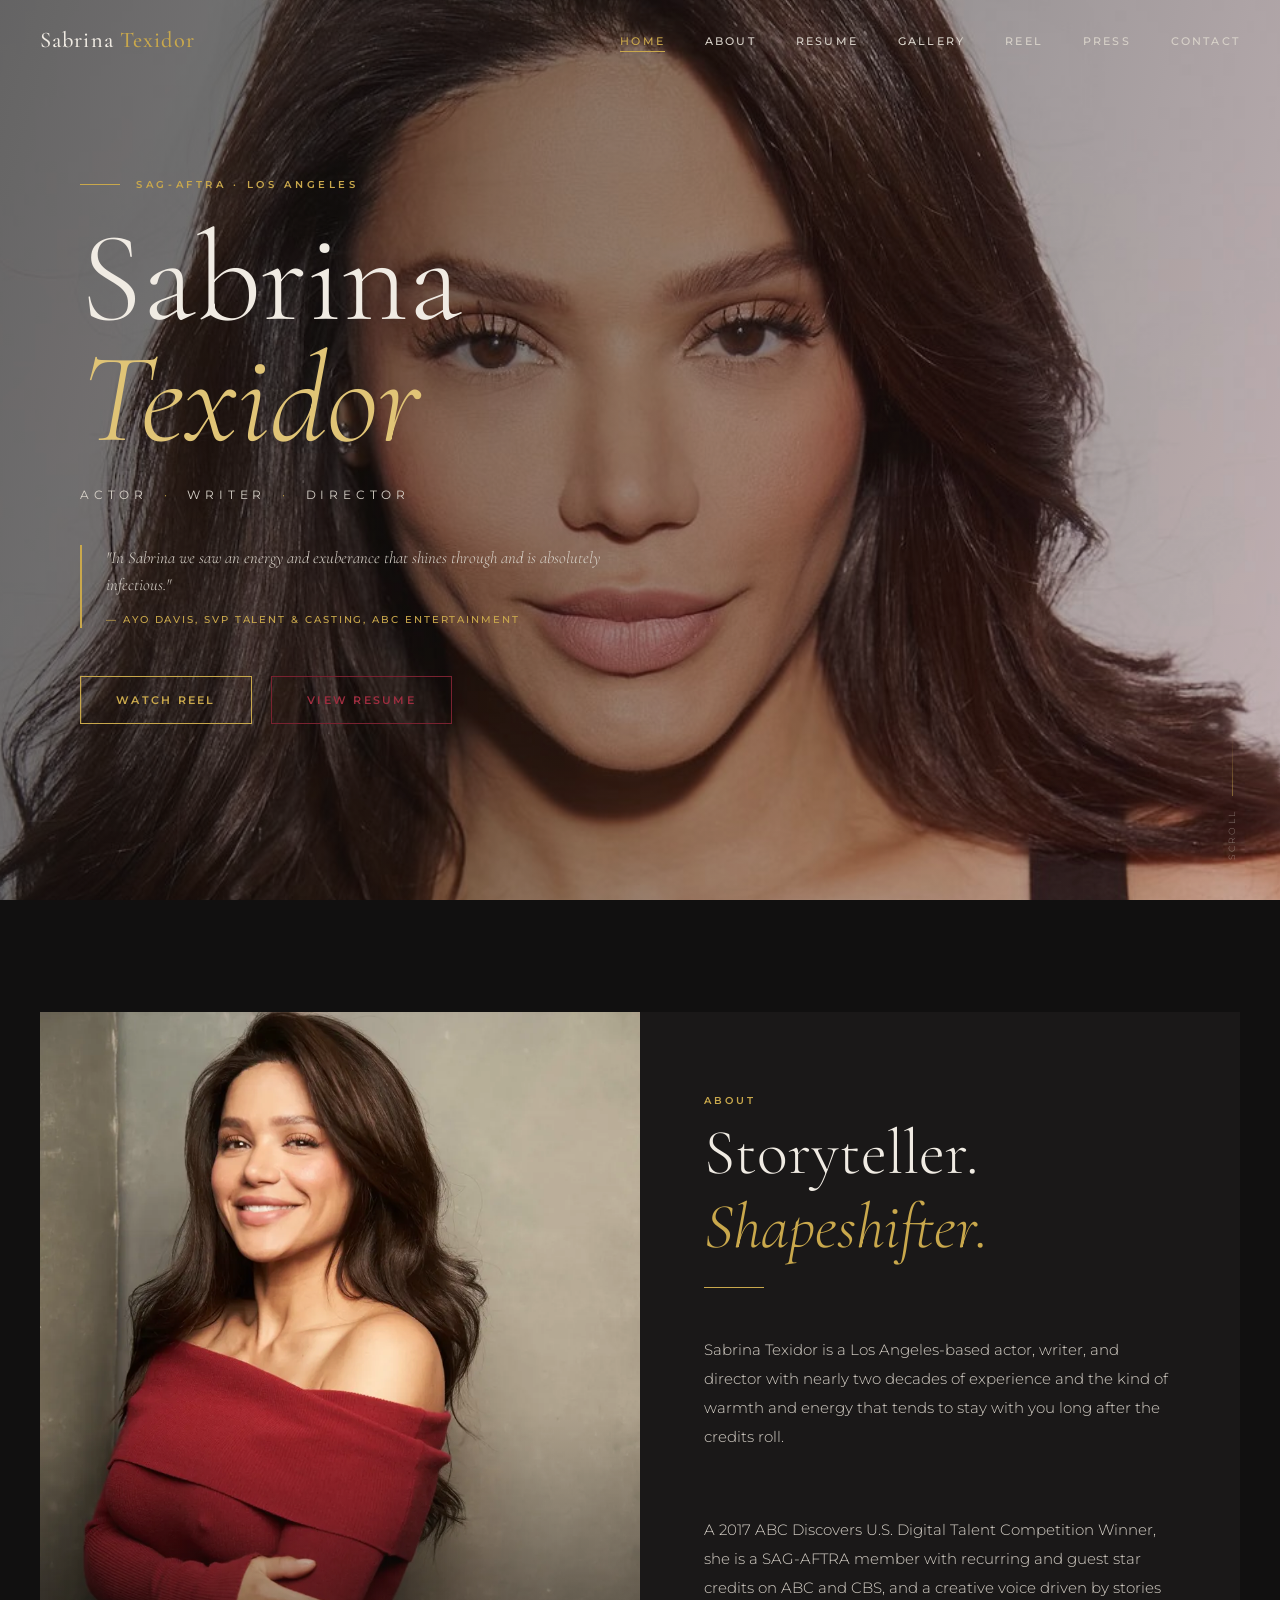
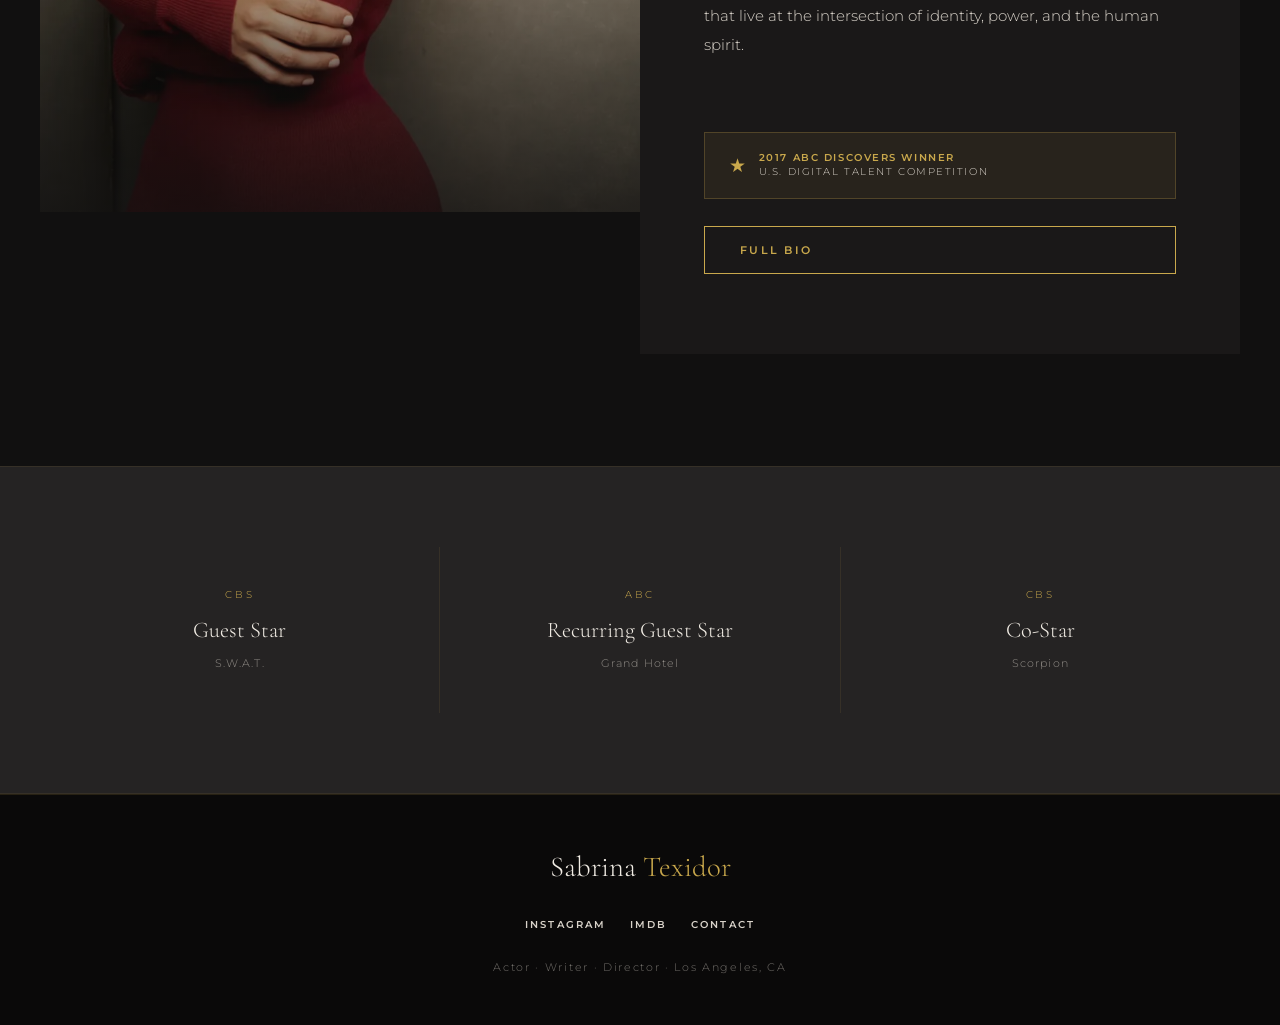
==== index.html @ 79a81b27 "Remove stats bar" ====
<!DOCTYPE html>
<html lang="en">
<head>
  <meta charset="UTF-8" />
  <meta name="viewport" content="width=device-width, initial-scale=1.0" />
  <title>Sabrina Texidor — Actor · Writer · Director</title>
  <meta name="description" content="Sabrina Texidor is a Los Angeles-based actor, writer, and director. SAG-AFTRA member. ABC Discovers Winner. Seen on CBS, ABC, and more." />
  <link rel="stylesheet" href="css/style.css" />
</head>
<body>

  <!-- NAVIGATION -->
  <nav class="nav" id="mainNav">
    <a href="index.html" class="nav__logo">Sabrina <span>Texidor</span></a>
    <ul class="nav__links">
      <li><a href="index.html">Home</a></li>
      <li><a href="about.html">About</a></li>
      <li><a href="resume.html">Resume</a></li>
      <li><a href="gallery.html">Gallery</a></li>
      <li><a href="reel.html">Reel</a></li>
      <li><a href="press.html">Press</a></li>
      <li><a href="contact.html">Contact</a></li>
    </ul>
    <button class="nav__toggle" aria-label="Toggle menu">
      <span></span><span></span><span></span>
    </button>
  </nav>

  <!-- MOBILE NAV -->
  <div class="nav__mobile">
    <a href="index.html">Home</a>
    <a href="about.html">About</a>
    <a href="resume.html">Resume</a>
    <a href="gallery.html">Gallery</a>
    <a href="reel.html">Reel</a>
    <a href="press.html">Press</a>
    <a href="contact.html">Contact</a>
  </div>

  <!-- HERO -->
  <section class="hero">
    <div class="hero__bg">
      <img src="images/headshots/hero.jpg" alt="Sabrina Texidor" class="hero__bg-img" />
    </div>
    <div class="hero__overlay"></div>
    <div class="hero__content">
      <div class="hero__eyebrow reveal">
        <div class="hero__eyebrow-line"></div>
        <span class="hero__eyebrow-text">SAG-AFTRA · Los Angeles</span>
      </div>
      <h1 class="hero__name reveal reveal-delay-1">
        Sabrina<br><em>Texidor</em>
      </h1>
      <p class="hero__tagline reveal reveal-delay-2">
        Actor <span>·</span> Writer <span>·</span> Director
      </p>
      <blockquote class="hero__quote reveal reveal-delay-3">
        <p>"In Sabrina we saw an energy and exuberance that shines through and is absolutely infectious."</p>
        <cite>— Ayo Davis, SVP Talent &amp; Casting, ABC Entertainment</cite>
      </blockquote>
      <div class="hero__cta reveal reveal-delay-4">
        <a href="reel.html" class="btn"><span>Watch Reel</span></a>
        <a href="resume.html" class="btn btn--wine"><span>View Resume</span></a>
      </div>
    </div>
    <div class="hero__scroll">
      <div class="hero__scroll-line"></div>
      <span>Scroll</span>
    </div>
  </section>

  <!-- FEATURED -->
  <section class="featured">
    <div class="featured__grid">
      <div class="featured__image reveal">
        <img src="images/headshots/home-featured.jpg" alt="Sabrina Texidor" style="width:100%;height:100%;object-fit:cover;object-position:top;" />
        <div class="featured__image-overlay"></div>
      </div>
      <div class="featured__text">
        <span class="section-label reveal">About</span>
        <h2 class="section-title reveal reveal-delay-1">Storyteller.<br><em>Shapeshifter.</em></h2>
        <div class="divider reveal reveal-delay-2"></div>
        <p class="reveal reveal-delay-2">
          Sabrina Texidor is a Los Angeles-based actor, writer, and director with nearly two decades of experience and the kind of warmth and energy that tends to stay with you long after the credits roll.
        </p>
        <p class="reveal reveal-delay-3">
          A 2017 ABC Discovers U.S. Digital Talent Competition Winner, she is a SAG-AFTRA member with recurring and guest star credits on ABC and CBS, and a creative voice driven by stories that live at the intersection of identity, power, and the human spirit.
        </p>
        <div class="award-badge reveal reveal-delay-3">
          <span class="award-badge__star">★</span>
          <div class="award-badge__text">
            <strong>2017 ABC Discovers Winner</strong>
            U.S. Digital Talent Competition
          </div>
        </div>
        <br>
        <a href="about.html" class="btn reveal reveal-delay-4"><span>Full Bio</span></a>
      </div>
    </div>
  </section>

  <!-- CREDITS STRIP -->
  <section class="credits-strip">
    <div class="credits-strip__inner">
      <div class="credit-item reveal">
        <div class="credit-item__network">CBS</div>
        <div class="credit-item__role">Guest Star</div>
        <div class="credit-item__show">S.W.A.T.</div>
      </div>
      <div class="credit-item reveal reveal-delay-1">
        <div class="credit-item__network">ABC</div>
        <div class="credit-item__role">Recurring Guest Star</div>
        <div class="credit-item__show">Grand Hotel</div>
      </div>
      <div class="credit-item reveal reveal-delay-2">
        <div class="credit-item__network">CBS</div>
        <div class="credit-item__role">Co-Star</div>
        <div class="credit-item__show">Scorpion</div>
      </div>
    </div>
  </section>

  <!-- FOOTER -->
  <footer>
    <div class="footer-logo">Sabrina <span>Texidor</span></div>
    <div class="footer-social">
      <a href="https://www.instagram.com/sabrinatexidor" target="_blank" rel="noopener">Instagram</a>
      <a href="https://www.imdb.com/name/nm5938109/" target="_blank" rel="noopener">IMDb</a>
      <a href="contact.html">Contact</a>
    </div>
    <p>Actor · Writer · Director · Los Angeles, CA</p>
  </footer>

  <div class="cursor-glow" id="cursorGlow"></div>
  <script src="js/main.js"></script>
</body>
</html>
---- css/style.css ----
/* ============================================
   SABRINA TEXIDOR — MAIN STYLESHEET
   ============================================ */

@import url('https://fonts.googleapis.com/css2?family=Cormorant+Garamond:ital,wght@0,300;0,400;0,500;0,600;0,700;1,300;1,400;1,500;1,600&family=Montserrat:wght@300;400;500;600;700&display=swap');

/* ── CSS VARIABLES ── */
:root {
  --charcoal: #111010;
  --charcoal-mid: #1a1818;
  --charcoal-light: #252323;
  --cream: #f0ebe3;
  --cream-dim: #d8d2c9;
  --gold: #c9a84c;
  --gold-light: #e0c476;
  --gold-dim: #8a6e2a;
  --wine: #7a2230;
  --wine-light: #9e2d3f;
  --white: #ffffff;

  --font-serif: 'Cormorant Garamond', Georgia, serif;
  --font-sans: 'Montserrat', sans-serif;

  --nav-height: 80px;
  --transition: 0.35s cubic-bezier(0.4, 0, 0.2, 1);
  --transition-slow: 0.6s cubic-bezier(0.4, 0, 0.2, 1);
}

/* ── RESET & BASE ── */
*, *::before, *::after { box-sizing: border-box; margin: 0; padding: 0; }

html { scroll-behavior: smooth; font-size: 16px; }

body {
  background: var(--charcoal);
  color: var(--cream);
  font-family: var(--font-sans);
  font-weight: 300;
  line-height: 1.7;
  overflow-x: hidden;
}

img { display: block; width: 100%; height: 100%; object-fit: cover; }
a { color: inherit; text-decoration: none; }
ul { list-style: none; }

/* ── TYPOGRAPHY ── */
h1, h2, h3, h4 { font-family: var(--font-serif); font-weight: 400; line-height: 1.15; }

.section-label {
  font-family: var(--font-sans);
  font-size: 0.65rem;
  font-weight: 600;
  letter-spacing: 0.3em;
  text-transform: uppercase;
  color: var(--gold);
}

.section-title {
  font-family: var(--font-serif);
  font-size: clamp(2.5rem, 5vw, 4rem);
  font-weight: 300;
  color: var(--cream);
  margin-top: 0.4rem;
}

.section-title em {
  font-style: italic;
  color: var(--gold);
}

/* ── UTILITY ── */
.container {
  max-width: 1200px;
  margin: 0 auto;
  padding: 0 2rem;
}

.divider {
  width: 60px;
  height: 1px;
  background: var(--gold);
  margin: 1.5rem 0;
}

.divider--center { margin: 1.5rem auto; }

/* ── BUTTONS ── */
.btn {
  display: inline-flex;
  align-items: center;
  gap: 0.6rem;
  padding: 0.85rem 2.2rem;
  font-family: var(--font-sans);
  font-size: 0.7rem;
  font-weight: 600;
  letter-spacing: 0.2em;
  text-transform: uppercase;
  border: 1px solid var(--gold);
  color: var(--gold);
  background: transparent;
  cursor: pointer;
  transition: var(--transition);
  position: relative;
  overflow: hidden;
}

.btn::before {
  content: '';
  position: absolute;
  inset: 0;
  background: var(--gold);
  transform: translateX(-100%);
  transition: var(--transition);
  z-index: 0;
}

.btn:hover::before { transform: translateX(0); }
.btn:hover { color: var(--charcoal); }
.btn span, .btn svg { position: relative; z-index: 1; }

.btn--wine {
  border-color: var(--wine);
  color: var(--wine-light);
}
.btn--wine::before { background: var(--wine); }
.btn--wine:hover { color: var(--cream); }

/* ── NAVIGATION ── */
.nav {
  position: fixed;
  top: 0;
  left: 0;
  right: 0;
  z-index: 1000;
  height: var(--nav-height);
  display: flex;
  align-items: center;
  padding: 0 2.5rem;
  transition: var(--transition-slow);
}

.nav.scrolled {
  background: rgba(17, 16, 16, 0.95);
  backdrop-filter: blur(12px);
  border-bottom: 1px solid rgba(201, 168, 76, 0.15);
}

.nav__logo {
  font-family: var(--font-serif);
  font-size: 1.4rem;
  font-weight: 500;
  letter-spacing: 0.05em;
  color: var(--cream);
  flex-shrink: 0;
}

.nav__logo span { color: var(--gold); }

.nav__links {
  display: flex;
  align-items: center;
  gap: 2.5rem;
  margin-left: auto;
}

.nav__links a {
  font-size: 0.68rem;
  font-weight: 500;
  letter-spacing: 0.2em;
  text-transform: uppercase;
  color: var(--cream-dim);
  transition: var(--transition);
  position: relative;
}

.nav__links a::after {
  content: '';
  position: absolute;
  bottom: -4px;
  left: 0;
  right: 0;
  height: 1px;
  background: var(--gold);
  transform: scaleX(0);
  transform-origin: left;
  transition: var(--transition);
}

.nav__links a:hover,
.nav__links a.active { color: var(--gold); }
.nav__links a:hover::after,
.nav__links a.active::after { transform: scaleX(1); }

/* Hamburger */
.nav__toggle {
  display: none;
  flex-direction: column;
  gap: 5px;
  cursor: pointer;
  margin-left: auto;
  padding: 4px;
  background: none;
  border: none;
}

.nav__toggle span {
  display: block;
  width: 26px;
  height: 1.5px;
  background: var(--cream);
  transition: var(--transition);
  transform-origin: center;
}

.nav__toggle.open span:nth-child(1) { transform: translateY(6.5px) rotate(45deg); }
.nav__toggle.open span:nth-child(2) { opacity: 0; transform: scaleX(0); }
.nav__toggle.open span:nth-child(3) { transform: translateY(-6.5px) rotate(-45deg); }

/* Mobile nav */
.nav__mobile {
  display: none;
  position: fixed;
  inset: 0;
  z-index: 999;
  background: var(--charcoal);
  flex-direction: column;
  align-items: center;
  justify-content: center;
  gap: 2.5rem;
  opacity: 0;
  pointer-events: none;
  transition: var(--transition-slow);
}

.nav__mobile.open {
  opacity: 1;
  pointer-events: all;
}

.nav__mobile a {
  font-family: var(--font-serif);
  font-size: 2.5rem;
  font-weight: 300;
  color: var(--cream);
  letter-spacing: 0.05em;
  transition: var(--transition);
}

.nav__mobile a:hover { color: var(--gold); }

/* ── PAGE HERO (shared) ── */
.page-hero {
  height: 40vh;
  min-height: 280px;
  display: flex;
  align-items: flex-end;
  padding: 3rem 2rem;
  position: relative;
  overflow: hidden;
  background: var(--charcoal-mid);
  padding-top: var(--nav-height);
}

.page-hero::after {
  content: '';
  position: absolute;
  inset: 0;
  background: linear-gradient(to bottom, transparent 40%, var(--charcoal) 100%);
}

.page-hero__content {
  position: relative;
  z-index: 1;
  max-width: 1200px;
  margin: 0 auto;
  width: 100%;
}

.page-hero__title {
  font-family: var(--font-serif);
  font-size: clamp(3rem, 7vw, 5.5rem);
  font-weight: 300;
  color: var(--cream);
  line-height: 1;
}

/* ── SCROLL ANIMATION ── */
.reveal {
  opacity: 1;
  transform:  translateY(0);
  transition: opacity 0.7s ease, transform 0.7s ease;
}

.reveal.visible {
  opacity: 1;
  transform: translateY(0);
}

.reveal-delay-1 { transition-delay: 0.1s; }
.reveal-delay-2 { transition-delay: 0.2s; }
.reveal-delay-3 { transition-delay: 0.3s; }
.reveal-delay-4 { transition-delay: 0.4s; }

/* ── FOOTER ── */
footer {
  background: #0a0909;
  border-top: 1px solid rgba(201, 168, 76, 0.15);
  padding: 3rem 2rem;
  text-align: center;
}

footer .footer-logo {
  font-family: var(--font-serif);
  font-size: 1.8rem;
  color: var(--cream);
  margin-bottom: 1rem;
}

footer .footer-logo span { color: var(--gold); }

footer p {
  font-size: 0.7rem;
  letter-spacing: 0.15em;
  color: var(--cream-dim);
  opacity: 0.5;
}

.footer-social {
  display: flex;
  gap: 1.5rem;
  justify-content: center;
  margin: 1.5rem 0;
}

.footer-social a {
  font-size: 0.65rem;
  font-weight: 600;
  letter-spacing: 0.2em;
  text-transform: uppercase;
  color: var(--cream-dim);
  transition: var(--transition);
}

.footer-social a:hover { color: var(--gold); }

/* ── PLACEHOLDER IMAGES ── */
.img-placeholder {
  background: var(--charcoal-light);
  border: 1px solid rgba(201, 168, 76, 0.1);
  display: flex;
  flex-direction: column;
  align-items: center;
  justify-content: center;
  gap: 0.5rem;
  color: rgba(201, 168, 76, 0.3);
  font-size: 0.6rem;
  letter-spacing: 0.2em;
  text-transform: uppercase;
  font-family: var(--font-sans);
}

.img-placeholder svg {
  width: 28px;
  height: 28px;
  opacity: 0.3;
  stroke: var(--gold);
  fill: none;
}

/* ============================================
   HOME PAGE
   ============================================ */
.hero {
  height: 100vh;
  min-height: 700px;
  position: relative;
  display: flex;
  align-items: center;
  overflow: hidden;
}

.hero__bg {
  position: absolute;
  inset: 0;
  z-index: 0;
}

.hero__bg-img {
  width: 100%;
  height: 100%;
  object-fit: cover;
  object-position: center 15%;
  opacity: 0.85;
}

.hero__overlay {
  position: absolute;
  inset: 0;
  background: linear-gradient(
    105deg,
    rgba(17,16,16,0.55) 0%,
    rgba(17,16,16,0.35) 50%,
    rgba(122,34,48,0.15) 100%
  );
}

.hero__content {
  position: relative;
  z-index: 2;
  max-width: 1200px;
  margin: 0 auto;
  padding: 0 2.5rem;
  width: 100%;
}

.hero__eyebrow {
  display: flex;
  align-items: center;
  gap: 1rem;
  margin-bottom: 1.5rem;
}

.hero__eyebrow-line {
  width: 40px;
  height: 1px;
  background: var(--gold);
}

.hero__eyebrow-text {
  font-size: 0.65rem;
  font-weight: 600;
  letter-spacing: 0.35em;
  text-transform: uppercase;
  color: var(--gold);
}

.hero__name {
  font-family: var(--font-serif);
  font-size: clamp(3.5rem, 10vw, 8.5rem);
  font-weight: 300;
  line-height: 0.95;
  color: var(--cream);
  margin-bottom: 1.5rem;
}

.hero__name em {
  font-style: italic;
  color: var(--gold-light);
}

.hero__tagline {
  font-size: 0.75rem;
  font-weight: 400;
  letter-spacing: 0.4em;
  text-transform: uppercase;
  color: var(--cream-dim);
  margin-bottom: 2.5rem;
}

.hero__tagline span {
  color: var(--gold);
  margin: 0 0.5rem;
}

.hero__quote {
  max-width: 520px;
  border-left: 2px solid var(--gold);
  padding-left: 1.5rem;
  margin-bottom: 3rem;
}

.hero__quote p {
  font-family: var(--font-serif);
  font-size: 1.05rem;
  font-style: italic;
  color: var(--cream-dim);
  line-height: 1.6;
}

.hero__quote cite {
  display: block;
  font-family: var(--font-sans);
  font-size: 0.6rem;
  font-weight: 500;
  letter-spacing: 0.2em;
  text-transform: uppercase;
  color: var(--gold);
  margin-top: 0.8rem;
  font-style: normal;
}

.hero__cta {
  display: flex;
  gap: 1.2rem;
  flex-wrap: wrap;
}

.hero__scroll {
  position: absolute;
  bottom: 2.5rem;
  right: 2.5rem;
  z-index: 2;
  display: flex;
  flex-direction: column;
  align-items: center;
  gap: 0.8rem;
  color: var(--cream-dim);
  opacity: 0.5;
}

.hero__scroll span {
  font-size: 0.55rem;
  letter-spacing: 0.3em;
  text-transform: uppercase;
  writing-mode: vertical-rl;
  transform: rotate(180deg);
}

.hero__scroll-line {
  width: 1px;
  height: 60px;
  background: linear-gradient(to bottom, transparent, var(--gold));
  animation: scrollPulse 2s ease-in-out infinite;
}

@keyframes scrollPulse {
  0%, 100% { opacity: 0.3; transform: scaleY(0.8); }
  50% { opacity: 1; transform: scaleY(1); }
}

/* Featured section */
.featured {
  padding: 7rem 2rem;
  background: var(--charcoal);
}

.featured__grid {
  display: grid;
  grid-template-columns: 1fr 1fr;
  gap: 0;
  max-width: 1200px;
  margin: 0 auto;
}

.featured__image {
  position: relative;
  aspect-ratio: 3/4;
  overflow: hidden;
}

.featured__image img,
.featured__image .img-placeholder {
  width: 100%;
  height: 100%;
  transition: transform 0.8s cubic-bezier(0.4, 0, 0.2, 1);
}

.featured__image:hover img,
.featured__image:hover .img-placeholder { transform: scale(1.04); }

.featured__image-overlay {
  position: absolute;
  inset: 0;
  background: linear-gradient(to top, rgba(17,16,16,0.8) 0%, transparent 50%);
}

.featured__text {
  padding: 5rem 4rem;
  display: flex;
  flex-direction: column;
  justify-content: center;
  background: var(--charcoal-mid);
}

.featured__text p {
  font-size: 0.95rem;
  line-height: 1.9;
  color: var(--cream-dim);
  margin: 1.5rem 0 2.5rem;
}

/* Award badge */
.award-badge {
  display: inline-flex;
  align-items: center;
  gap: 0.8rem;
  padding: 1rem 1.5rem;
  background: rgba(201, 168, 76, 0.08);
  border: 1px solid rgba(201, 168, 76, 0.25);
  margin-top: 2rem;
}

.award-badge__star {
  color: var(--gold);
  font-size: 1.2rem;
}

.award-badge__text {
  font-size: 0.65rem;
  letter-spacing: 0.15em;
  text-transform: uppercase;
  color: var(--cream-dim);
  line-height: 1.4;
}

.award-badge__text strong {
  display: block;
  color: var(--gold);
  font-weight: 600;
}

/* Credits strip */
.credits-strip {
  padding: 5rem 2rem;
  background: var(--charcoal-light);
  border-top: 1px solid rgba(201, 168, 76, 0.1);
  border-bottom: 1px solid rgba(201, 168, 76, 0.1);
}

.credits-strip__inner {
  max-width: 1200px;
  margin: 0 auto;
  display: grid;
  grid-template-columns: repeat(3, 1fr);
  gap: 1px;
  background: rgba(201, 168, 76, 0.1);
}

.credit-item {
  padding: 2.5rem 2rem;
  background: var(--charcoal-light);
  text-align: center;
  transition: var(--transition);
}

.credit-item:hover { background: rgba(201, 168, 76, 0.05); }

.credit-item__network {
  font-size: 0.6rem;
  letter-spacing: 0.3em;
  text-transform: uppercase;
  color: var(--gold);
  margin-bottom: 0.5rem;
}

.credit-item__role {
  font-family: var(--font-serif);
  font-size: 1.4rem;
  color: var(--cream);
}

.credit-item__show {
  font-size: 0.7rem;
  letter-spacing: 0.1em;
  color: var(--cream-dim);
  opacity: 0.6;
  margin-top: 0.3rem;
}

/* ============================================
   ABOUT PAGE
   ============================================ */
.about-intro {
  padding: 7rem 2rem;
  background: var(--charcoal);
}

.about-intro__grid {
  display: grid;
  grid-template-columns: 1fr 1.5fr;
  gap: 6rem;
  align-items: start;
  max-width: 1200px;
  margin: 0 auto;
}

.about-intro__image {
  position: sticky;
  top: 6rem;
}

.about-photo {
  aspect-ratio: 3/4;
  overflow: hidden;
  position: relative;
}

.about-photo::before {
  content: '';
  position: absolute;
  top: -12px;
  left: -12px;
  right: 12px;
  bottom: 12px;
  border: 1px solid rgba(201, 168, 76, 0.2);
  pointer-events: none;
  z-index: 0;
}

.about-photo img,
.about-photo .img-placeholder {
  width: 100%;
  height: 100%;
  position: relative;
  z-index: 1;
}

.about-intro__text p {
  font-size: 1rem;
  line-height: 2;
  color: var(--cream-dim);
  margin-bottom: 1.5rem;
}

.about-intro__text p:first-of-type {
  font-family: var(--font-serif);
  font-size: 1.35rem;
  color: var(--cream);
  line-height: 1.75;
}

.pull-quote {
  border-left: 3px solid var(--gold);
  padding: 1.5rem 2rem;
  margin: 3rem 0;
  background: rgba(201, 168, 76, 0.04);
}

.pull-quote p {
  font-family: var(--font-serif);
  font-size: 1.5rem !important;
  font-style: italic;
  color: var(--cream) !important;
  line-height: 1.5 !important;
  margin: 0 !important;
}

.pull-quote cite {
  display: block;
  font-family: var(--font-sans);
  font-size: 0.6rem;
  font-weight: 500;
  letter-spacing: 0.25em;
  text-transform: uppercase;
  color: var(--gold);
  margin-top: 1rem;
}

/* Fun facts */
.fun-facts {
  padding: 6rem 2rem;
  background: var(--charcoal-mid);
}

.fun-facts__grid {
  display: grid;
  grid-template-columns: repeat(4, 1fr);
  gap: 2px;
  background: rgba(201, 168, 76, 0.1);
  max-width: 1200px;
  margin: 4rem auto 0;
}

.fact-card {
  background: var(--charcoal-mid);
  padding: 2.5rem 2rem;
  transition: var(--transition);
}

.fact-card:hover { background: rgba(201, 168, 76, 0.06); }

.fact-card__icon {
  font-size: 1.8rem;
  margin-bottom: 1rem;
}

.fact-card__title {
  font-family: var(--font-serif);
  font-size: 1.1rem;
  color: var(--gold);
  margin-bottom: 0.5rem;
}

.fact-card__text {
  font-size: 0.8rem;
  color: var(--cream-dim);
  line-height: 1.6;
  opacity: 0.8;
}

/* Skills bar */
.skills-section {
  padding: 6rem 2rem;
  background: var(--charcoal);
  max-width: 1200px;
  margin: 0 auto;
}

.skills-grid {
  display: grid;
  grid-template-columns: repeat(3, 1fr);
  gap: 3rem;
  margin-top: 3rem;
}

.skill-group__title {
  font-size: 0.65rem;
  font-weight: 600;
  letter-spacing: 0.3em;
  text-transform: uppercase;
  color: var(--gold);
  margin-bottom: 1rem;
  padding-bottom: 0.8rem;
  border-bottom: 1px solid rgba(201, 168, 76, 0.2);
}

.skill-group__list li {
  font-size: 0.85rem;
  color: var(--cream-dim);
  padding: 0.4rem 0;
  border-bottom: 1px solid rgba(255,255,255,0.04);
  display: flex;
  align-items: center;
  gap: 0.6rem;
}

.skill-group__list li::before {
  content: '';
  width: 4px;
  height: 4px;
  background: var(--gold);
  border-radius: 50%;
  flex-shrink: 0;
}

/* ============================================
   RESUME PAGE
   ============================================ */
.resume-wrapper {
  max-width: 1200px;
  margin: 0 auto;
  padding: 5rem 2rem 8rem;
}

.resume-header {
  display: flex;
  justify-content: space-between;
  align-items: flex-start;
  margin-bottom: 4rem;
  flex-wrap: wrap;
  gap: 2rem;
}

.resume-meta {
  display: flex;
  flex-direction: column;
  gap: 0.4rem;
}

.resume-meta__item {
  font-size: 0.7rem;
  letter-spacing: 0.1em;
  color: var(--cream-dim);
}

.resume-meta__item span {
  color: var(--gold);
  margin-right: 0.5rem;
}

.resume-section {
  margin-bottom: 4rem;
}

.resume-section__header {
  display: flex;
  align-items: center;
  gap: 1.5rem;
  margin-bottom: 1.5rem;
  padding-bottom: 0.8rem;
  border-bottom: 1px solid rgba(201, 168, 76, 0.2);
}

.resume-section__title {
  font-family: var(--font-serif);
  font-size: 1.6rem;
  font-weight: 400;
  color: var(--cream);
}

.resume-section__count {
  font-size: 0.6rem;
  letter-spacing: 0.2em;
  color: var(--gold);
  opacity: 0.7;
}

.resume-table {
  width: 100%;
}

.resume-row {
  display: grid;
  grid-template-columns: 2fr 1.5fr 1fr;
  gap: 1.5rem;
  padding: 1rem 0;
  border-bottom: 1px solid rgba(255,255,255,0.04);
  transition: var(--transition);
}

.resume-row:hover { background: rgba(201, 168, 76, 0.03); padding-left: 0.8rem; }

.resume-row__title {
  font-family: var(--font-serif);
  font-size: 1.05rem;
  color: var(--cream);
}

.resume-row__role {
  font-size: 0.78rem;
  color: var(--cream-dim);
  opacity: 0.7;
}

.resume-row__network {
  font-size: 0.65rem;
  font-weight: 600;
  letter-spacing: 0.15em;
  text-transform: uppercase;
  color: var(--gold);
}

/* Training list */
.training-list {
  display: grid;
  grid-template-columns: repeat(2, 1fr);
  gap: 0.5rem;
}

.training-item {
  padding: 1rem 1.2rem;
  background: rgba(255,255,255,0.02);
  border-left: 2px solid transparent;
  transition: var(--transition);
}

.training-item:hover { border-left-color: var(--gold); background: rgba(201, 168, 76, 0.04); }

.training-item__name {
  font-family: var(--font-serif);
  font-size: 0.95rem;
  color: var(--cream);
}

.training-item__detail {
  font-size: 0.7rem;
  color: var(--gold);
  margin-top: 0.2rem;
}

/* Award section */
.award-highlight {
  display: flex;
  align-items: center;
  gap: 2rem;
  padding: 2.5rem;
  background: rgba(201, 168, 76, 0.06);
  border: 1px solid rgba(201, 168, 76, 0.2);
  margin-top: 4rem;
}

.award-star {
  font-size: 3rem;
  flex-shrink: 0;
}

.award-highlight__text h3 {
  font-family: var(--font-serif);
  font-size: 1.5rem;
  color: var(--gold);
}

.award-highlight__text p {
  font-size: 0.8rem;
  color: var(--cream-dim);
  margin-top: 0.3rem;
}

/* ============================================
   GALLERY PAGE
   ============================================ */
.gallery-wrapper {
  padding: 4rem 2rem 8rem;
  max-width: 1400px;
  margin: 0 auto;
}

.gallery-section {
  margin-bottom: 5rem;
}

.gallery-section__header {
  display: flex;
  align-items: baseline;
  gap: 1.5rem;
  margin-bottom: 2rem;
}

.gallery-section__title {
  font-family: var(--font-serif);
  font-size: 2rem;
  color: var(--cream);
}

.gallery-section__count {
  font-size: 0.6rem;
  letter-spacing: 0.2em;
  color: var(--gold);
}

/* Headshots: large grid */
.gallery-headshots {
  display: grid;
  grid-template-columns: repeat(4, 1fr);
  gap: 6px;
}

.gallery-headshots .gallery-item {
  aspect-ratio: 3/4;
}

/* Travel: masonry-like */
.gallery-travel {
  display: grid;
  grid-template-columns: repeat(5, 1fr);
  grid-auto-rows: 200px;
  gap: 6px;
}

.gallery-travel .gallery-item:nth-child(1),
.gallery-travel .gallery-item:nth-child(6) {
  grid-column: span 2;
  grid-row: span 2;
}

/* BTS */
.gallery-bts {
  display: grid;
  grid-template-columns: repeat(4, 1fr);
  gap: 6px;
}

.gallery-bts .gallery-item { aspect-ratio: 1; }

/* Childhood */
.gallery-childhood {
  display: grid;
  grid-template-columns: repeat(4, 1fr);
  gap: 6px;
}

.gallery-childhood .gallery-item { aspect-ratio: 3/4; }

/* Gallery item */
.gallery-item {
  position: relative;
  overflow: hidden;
  cursor: pointer;
}

.gallery-item img,
.gallery-item .img-placeholder {
  width: 100%;
  height: 100%;
  transition: transform 0.6s cubic-bezier(0.4,0,0.2,1);
}

.gallery-item:hover img,
.gallery-item:hover .img-placeholder { transform: scale(1.05); }

.gallery-item__overlay {
  position: absolute;
  inset: 0;
  background: rgba(17,16,16,0);
  display: flex;
  align-items: center;
  justify-content: center;
  transition: var(--transition-slow);
  z-index: 2;
}

.gallery-item:hover .gallery-item__overlay {
  background: rgba(17,16,16,0.4);
}

.gallery-item__overlay svg {
  color: var(--gold);
  opacity: 0;
  transform: scale(0.8);
  transition: var(--transition);
  width: 30px;
  height: 30px;
}

.gallery-item:hover .gallery-item__overlay svg {
  opacity: 1;
  transform: scale(1);
}

.gallery-item__caption {
  position: absolute;
  bottom: 0;
  left: 0;
  right: 0;
  padding: 0.8rem 1rem;
  background: linear-gradient(transparent, rgba(17,16,16,0.85));
  font-size: 0.6rem;
  letter-spacing: 0.15em;
  text-transform: uppercase;
  color: var(--cream-dim);
  z-index: 2;
  transform: translateY(100%);
  transition: var(--transition);
}

.gallery-item:hover .gallery-item__caption { transform: translateY(0); }

/* Lightbox */
.lightbox {
  display: none;
  position: fixed;
  inset: 0;
  z-index: 9999;
  background: rgba(11,10,10,0.97);
  align-items: center;
  justify-content: center;
}

.lightbox.open { display: flex; }

.lightbox__img {
  max-width: 90vw;
  max-height: 90vh;
  object-fit: contain;
}

.lightbox__close {
  position: absolute;
  top: 2rem;
  right: 2rem;
  background: none;
  border: none;
  color: var(--cream);
  font-size: 2rem;
  cursor: pointer;
  line-height: 1;
  opacity: 0.6;
  transition: var(--transition);
}

.lightbox__close:hover { opacity: 1; color: var(--gold); }

/* ============================================
   REEL PAGE
   ============================================ */
.reel-wrapper {
  max-width: 1100px;
  margin: 0 auto;
  padding: 5rem 2rem 8rem;
}

.reel-main {
  margin-bottom: 5rem;
}

.reel-main__label {
  font-size: 0.65rem;
  font-weight: 600;
  letter-spacing: 0.3em;
  text-transform: uppercase;
  color: var(--gold);
  margin-bottom: 1rem;
}

.reel-main__title {
  font-family: var(--font-serif);
  font-size: clamp(2rem, 4vw, 3.5rem);
  color: var(--cream);
  margin-bottom: 2rem;
}

.video-embed {
  position: relative;
  padding-bottom: 56.25%;
  height: 0;
  overflow: hidden;
  border: 1px solid rgba(201, 168, 76, 0.15);
}

.video-embed iframe {
  position: absolute;
  inset: 0;
  width: 100%;
  height: 100%;
}

.reel-clips {
  margin-top: 5rem;
}

.clips-grid {
  display: grid;
  grid-template-columns: repeat(3, 1fr);
  gap: 1.5rem;
  margin-top: 2.5rem;
}

.clip-card {
  background: var(--charcoal-mid);
  border: 1px solid rgba(255,255,255,0.05);
  overflow: hidden;
  transition: var(--transition);
}

.clip-card:hover {
  border-color: rgba(201, 168, 76, 0.2);
  transform: translateY(-3px);
}

.clip-card__thumb {
  aspect-ratio: 16/9;
  background: var(--charcoal-light);
  position: relative;
  overflow: hidden;
  display: flex;
  align-items: center;
  justify-content: center;
}

.clip-card__coming-soon {
  position: absolute;
  inset: 0;
  display: flex;
  flex-direction: column;
  align-items: center;
  justify-content: center;
  gap: 0.8rem;
  background: linear-gradient(135deg, var(--charcoal-light), var(--charcoal));
}

.clip-card__coming-soon-text {
  font-size: 0.6rem;
  letter-spacing: 0.3em;
  text-transform: uppercase;
  color: var(--gold);
  opacity: 0.8;
}

.clip-card__coming-soon-icon {
  width: 40px;
  height: 40px;
  border: 1px solid rgba(201, 168, 76, 0.3);
  border-radius: 50%;
  display: flex;
  align-items: center;
  justify-content: center;
}

.clip-card__coming-soon-icon svg {
  width: 18px;
  height: 18px;
  color: var(--gold);
  opacity: 0.6;
}

.clip-card__body {
  padding: 1.2rem 1.5rem;
}

.clip-card__network {
  font-size: 0.6rem;
  letter-spacing: 0.25em;
  text-transform: uppercase;
  color: var(--gold);
  margin-bottom: 0.3rem;
}

.clip-card__title {
  font-family: var(--font-serif);
  font-size: 1.1rem;
  color: var(--cream);
}

.clip-card__role {
  font-size: 0.7rem;
  color: var(--cream-dim);
  opacity: 0.6;
  margin-top: 0.2rem;
}

/* ============================================
   CONTACT PAGE
   ============================================ */
.contact-wrapper {
  max-width: 1200px;
  margin: 0 auto;
  padding: 5rem 2rem 8rem;
}

.contact-grid {
  display: grid;
  grid-template-columns: 1fr 1.5fr;
  gap: 6rem;
  align-items: start;
}

.contact-info__links {
  display: flex;
  flex-direction: column;
  gap: 1.5rem;
  margin-top: 2.5rem;
}

.contact-link {
  display: flex;
  align-items: center;
  gap: 1.2rem;
  padding: 1.2rem;
  background: rgba(255,255,255,0.02);
  border: 1px solid rgba(255,255,255,0.05);
  transition: var(--transition);
  color: var(--cream-dim);
}

.contact-link:hover {
  border-color: rgba(201, 168, 76, 0.3);
  background: rgba(201, 168, 76, 0.04);
  color: var(--cream);
}

.contact-link__icon {
  width: 36px;
  height: 36px;
  border: 1px solid rgba(201, 168, 76, 0.3);
  display: flex;
  align-items: center;
  justify-content: center;
  flex-shrink: 0;
  color: var(--gold);
  font-size: 0.9rem;
}

.contact-link__label {
  font-size: 0.6rem;
  letter-spacing: 0.2em;
  text-transform: uppercase;
  color: var(--gold);
  display: block;
  margin-bottom: 0.2rem;
}

.contact-link__value {
  font-size: 0.82rem;
  color: inherit;
}

.contact-form {
  background: var(--charcoal-mid);
  padding: 3rem;
  border: 1px solid rgba(255,255,255,0.05);
}

.form-group {
  margin-bottom: 1.5rem;
}

.form-group label {
  display: block;
  font-size: 0.62rem;
  font-weight: 600;
  letter-spacing: 0.2em;
  text-transform: uppercase;
  color: var(--gold);
  margin-bottom: 0.6rem;
}

.form-group input,
.form-group select,
.form-group textarea {
  width: 100%;
  background: rgba(255,255,255,0.03);
  border: 1px solid rgba(255,255,255,0.1);
  border-radius: 0;
  color: var(--cream);
  font-family: var(--font-sans);
  font-size: 0.85rem;
  padding: 0.85rem 1rem;
  transition: var(--transition);
  outline: none;
  appearance: none;
}

.form-group input:focus,
.form-group select:focus,
.form-group textarea:focus {
  border-color: rgba(201, 168, 76, 0.5);
  background: rgba(201, 168, 76, 0.03);
}

.form-group textarea {
  min-height: 140px;
  resize: vertical;
}

.form-group input::placeholder,
.form-group textarea::placeholder {
  color: rgba(216, 210, 201, 0.25);
}

.form-row {
  display: grid;
  grid-template-columns: 1fr 1fr;
  gap: 1rem;
}

.form-success {
  display: none;
  text-align: center;
  padding: 2rem;
}

.form-success.show { display: block; }

.form-success h3 {
  font-family: var(--font-serif);
  font-size: 2rem;
  color: var(--gold);
  margin-bottom: 0.5rem;
}

.form-success p {
  font-size: 0.85rem;
  color: var(--cream-dim);
}

/* ============================================
   RESPONSIVE
   ============================================ */
@media (max-width: 1024px) {
  .featured__grid { grid-template-columns: 1fr; }
  .featured__text { padding: 3rem 2.5rem; }
  .about-intro__grid { grid-template-columns: 1fr; }
  .about-intro__image { position: relative; top: 0; max-width: 400px; }
  .fun-facts__grid { grid-template-columns: repeat(2, 1fr); }
  .skills-grid { grid-template-columns: repeat(2, 1fr); }
  .gallery-headshots { grid-template-columns: repeat(3, 1fr); }
  .gallery-travel { grid-template-columns: repeat(3, 1fr); }
  .clips-grid { grid-template-columns: repeat(2, 1fr); }
  .contact-grid { grid-template-columns: 1fr; gap: 3rem; }
  .training-list { grid-template-columns: 1fr; }
}

@media (max-width: 768px) {
  .nav__links { display: none; }
  .nav__toggle { display: flex; }
  .nav__mobile { display: flex; }

  :root { --nav-height: 65px; }

  .hero__name { font-size: clamp(3rem, 12vw, 5rem); }
  .credits-strip__inner { grid-template-columns: 1fr; }
  .fun-facts__grid { grid-template-columns: 1fr; }
  .skills-grid { grid-template-columns: 1fr; }
  .gallery-headshots { grid-template-columns: repeat(2, 1fr); }
  .gallery-travel { grid-template-columns: repeat(2, 1fr); }
  .gallery-bts { grid-template-columns: repeat(2, 1fr); }
  .gallery-childhood { grid-template-columns: repeat(2, 1fr); }
  .clips-grid { grid-template-columns: 1fr; }
  .resume-row { grid-template-columns: 1fr; gap: 0.3rem; }
  .form-row { grid-template-columns: 1fr; }
  .contact-form { padding: 2rem 1.5rem; }
}

@media (max-width: 480px) {
  .hero__tagline { letter-spacing: 0.2em; font-size: 0.65rem; }
  .hero__cta { flex-direction: column; }
  .btn { width: 100%; justify-content: center; }
  .gallery-travel .gallery-item:nth-child(1),
  .gallery-travel .gallery-item:nth-child(6) {
    grid-column: span 1;
    grid-row: span 1;
  }
}

.hero__bg-img { animation: heroZoom 20s ease-in-out infinite alternate; }
@keyframes heroZoom { 0% { transform: scale(1); } 100% { transform: scale(1.08); } }
.hero__name { animation: fadeSlideUp 1.2s cubic-bezier(0.4,0,0.2,1) forwards; opacity: 0; }
.hero__eyebrow { animation: fadeSlideUp 1s cubic-bezier(0.4,0,0.2,1) 0.2s forwards; opacity: 0; }
.hero__tagline { animation: fadeSlideUp 1s cubic-bezier(0.4,0,0.2,1) 0.5s forwards; opacity: 0; }
.hero__quote { animation: fadeSlideUp 1s cubic-bezier(0.4,0,0.2,1) 0.8s forwards; opacity: 0; }
.hero__cta { animation: fadeSlideUp 1s cubic-bezier(0.4,0,0.2,1) 1s forwards; opacity: 0; }
@keyframes fadeSlideUp { from { opacity:0; transform:translateY(40px); } to { opacity:1; transform:translateY(0); } }
.stats-section { overflow: hidden; width: 100%; } .stats-grid { display: grid; grid-template-columns: repeat(4,1fr); gap: 2rem; padding: 4rem 2rem; max-width: 1200px; margin: 0 auto; } .ticker-wrap { display: none; } .gallery-grid { display: grid; grid-template-columns: repeat(4,1fr); gap: 6px; } .gallery-grid .gallery-item { aspect-ratio: 3/4; }

/* ── FILMSTRIP ── */
.filmstrip-wrap {
  position: absolute;
  top: -15%;
  left: -4%;
  width: 130px;
  height: 135%;
  transform: rotate(-11deg);
  transform-origin: top left;
  overflow: hidden;
  z-index: 3;
  box-shadow: 6px 0 50px rgba(0,0,0,0.5);
}
.strip-bg { position: absolute; inset: 0; background: #111; }
.sprockets { position: absolute; top: 0; bottom: 0; width: 16px; display: flex; flex-direction: column; align-items: center; padding: 6px 0; z-index: 5; }
.sprockets.left { left: 0; }
.sprockets.right { right: 0; }
.hole { flex-shrink: 0; width: 8px; height: 12px; background: #1c1c1c; border-radius: 2px; margin: 7px 0; opacity: 0.9; }
.strip-track { position: absolute; top: 0; left: 16px; right: 16px; display: flex; flex-direction: column; animation: stripScroll 9s linear infinite; will-change: transform; z-index: 4; }
@keyframes stripScroll { 0% { transform: translateY(0); } 100% { transform: translateY(-50%); } }
.filmstrip-wrap .frame { flex-shrink: 0; width: 100%; height: 110px; margin: 3px 0; overflow: hidden; position: relative; background: #2a2a2a; }
.filmstrip-wrap .frame img { width: 100%; height: 100%; object-fit: cover; object-position: top; }
.filmstrip-wrap::after { content: ''; position: absolute; top: 0; bottom: 0; right: 0; width: 1px; background: linear-gradient(to bottom, transparent, rgba(184,149,42,0.4), transparent); z-index: 6; }
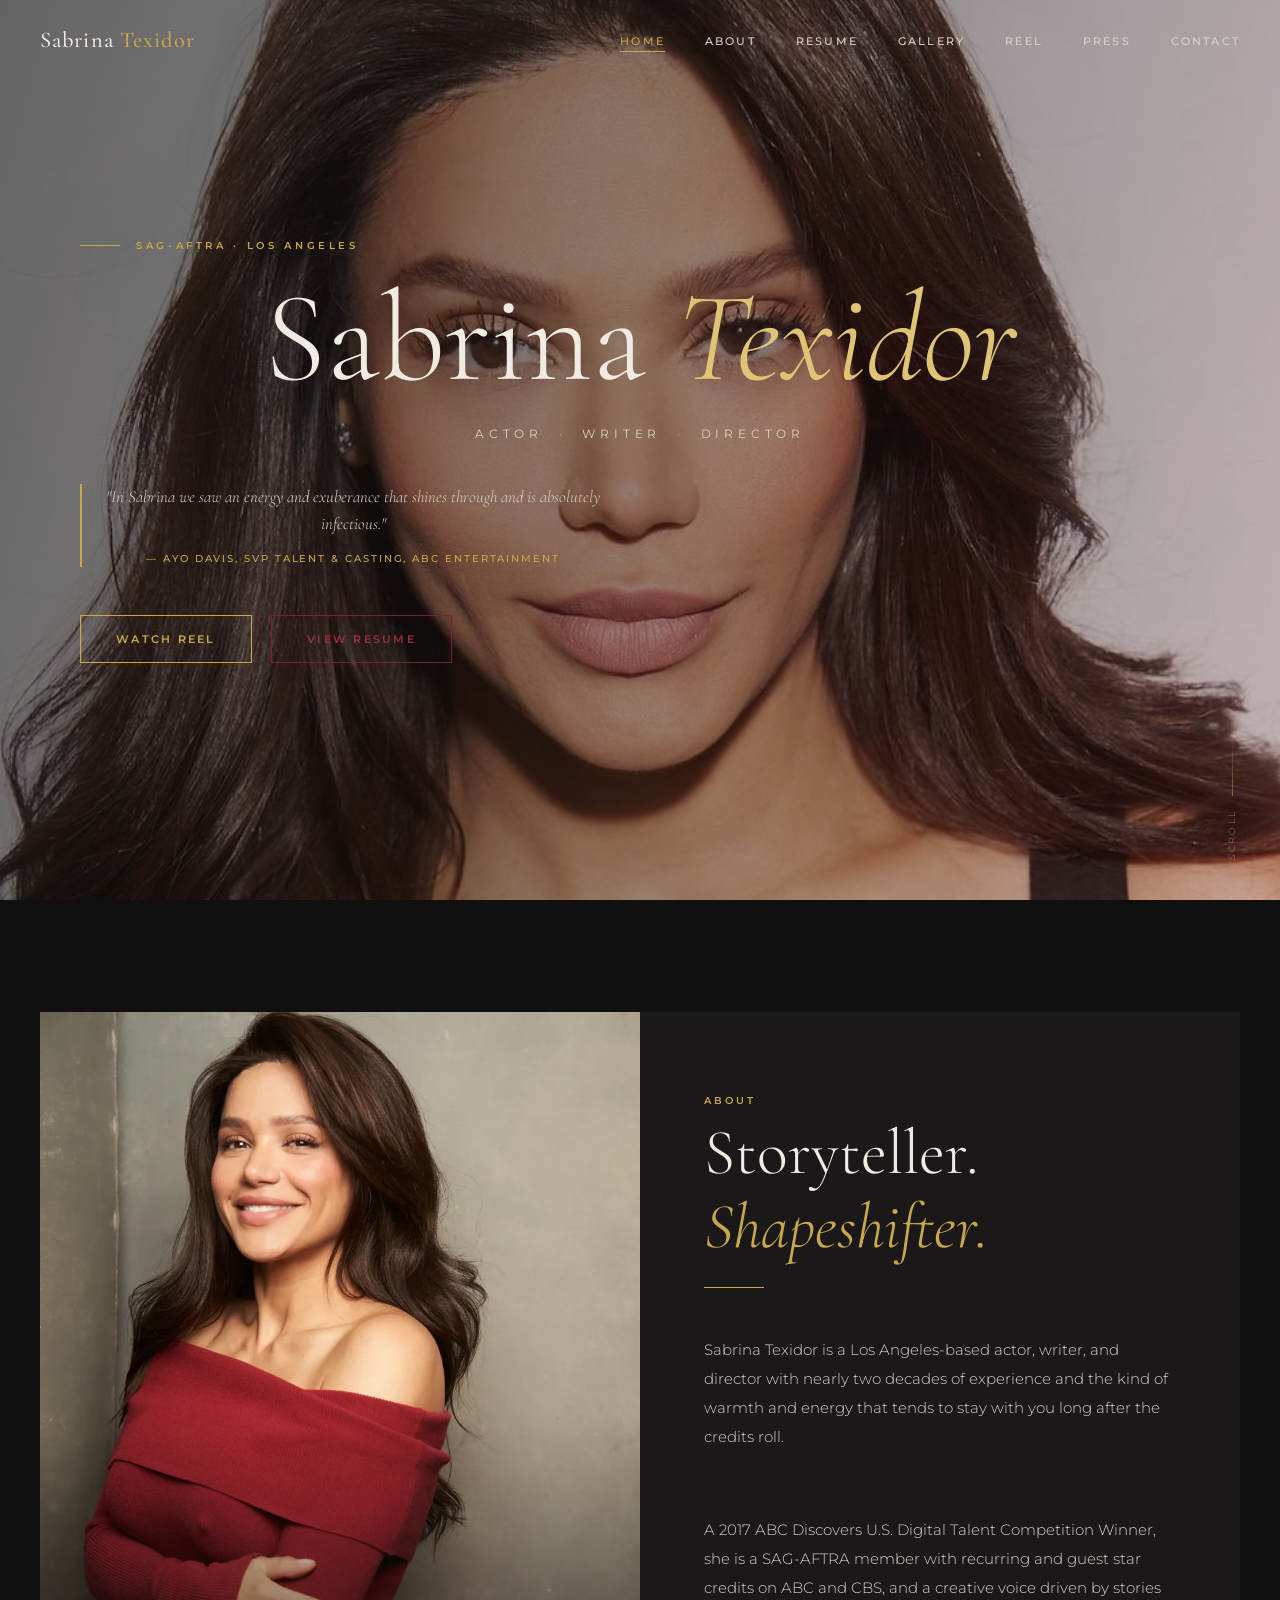
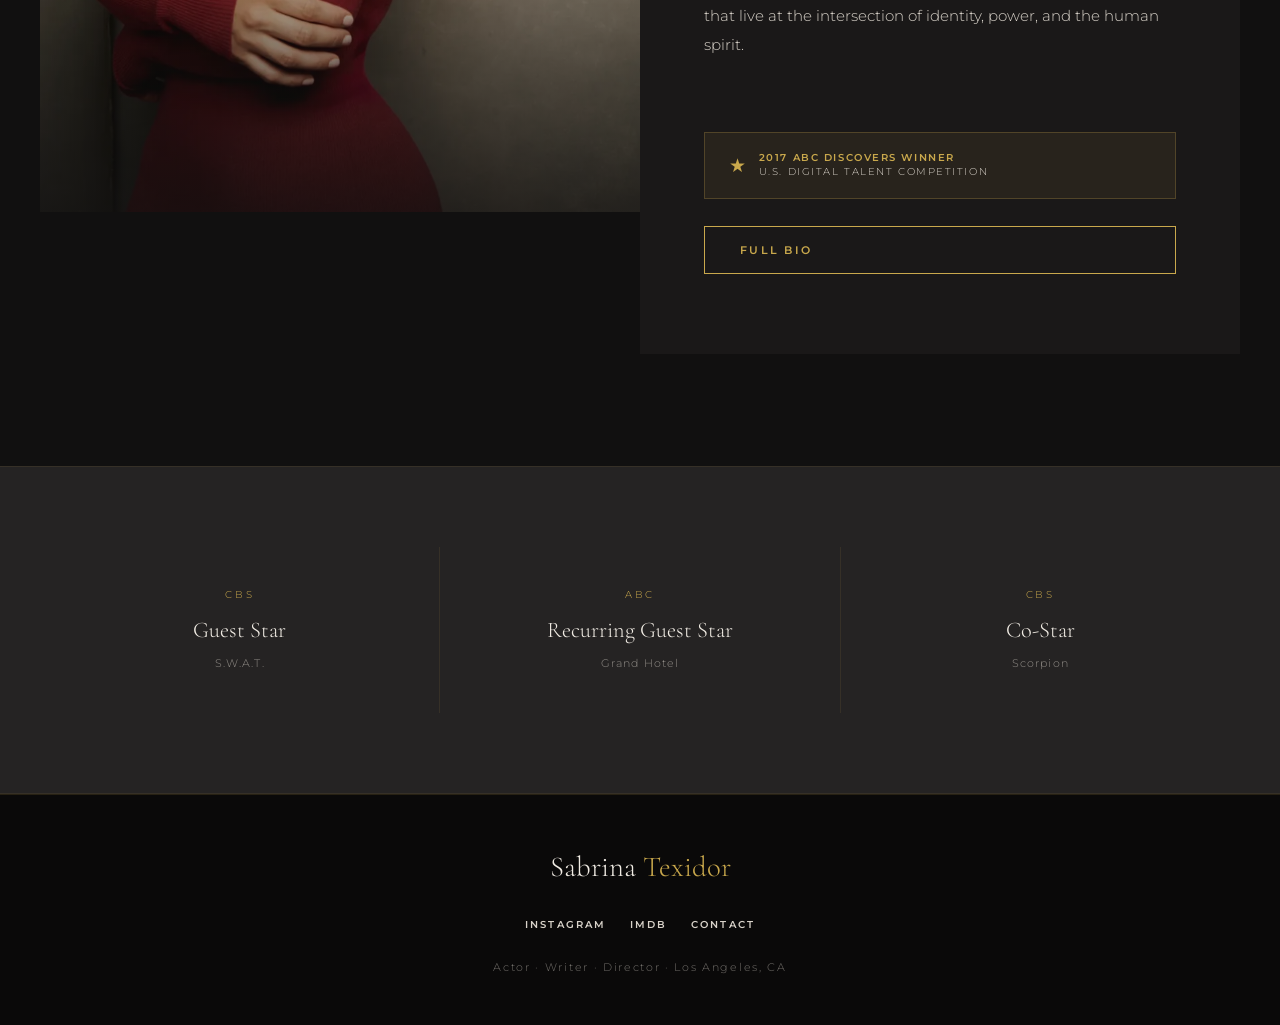
==== commit cb406f4d: "Center name layout" ====
--- a/index.html
+++ b/index.html
@@ -43,13 +43,13 @@
       <img src="images/headshots/hero.jpg" alt="Sabrina Texidor" class="hero__bg-img" />
     </div>
     <div class="hero__overlay"></div>
-    <div class="hero__content">
+    <div class="hero__content" style="text-align: center">
       <div class="hero__eyebrow reveal">
         <div class="hero__eyebrow-line"></div>
         <span class="hero__eyebrow-text">SAG-AFTRA · Los Angeles</span>
       </div>
       <h1 class="hero__name reveal reveal-delay-1">
-        Sabrina<br><em>Texidor</em>
+        Sabrina <em>Texidor</em>
       </h1>
       <p class="hero__tagline reveal reveal-delay-2">
         Actor <span>·</span> Writer <span>·</span> Director
--- a/css/style.css
+++ b/css/style.css
@@ -412,6 +412,8 @@
   margin: 0 auto;
   padding: 0 2.5rem;
   width: 100%;
+  text-align: center;
+  align-items: center;
 }
 
 .hero__eyebrow {
@@ -442,6 +444,8 @@
   line-height: 0.95;
   color: var(--cream);
   margin-bottom: 1.5rem;
+  white-space: nowrap;
+  text-align: center;
 }
 
 .hero__name em {
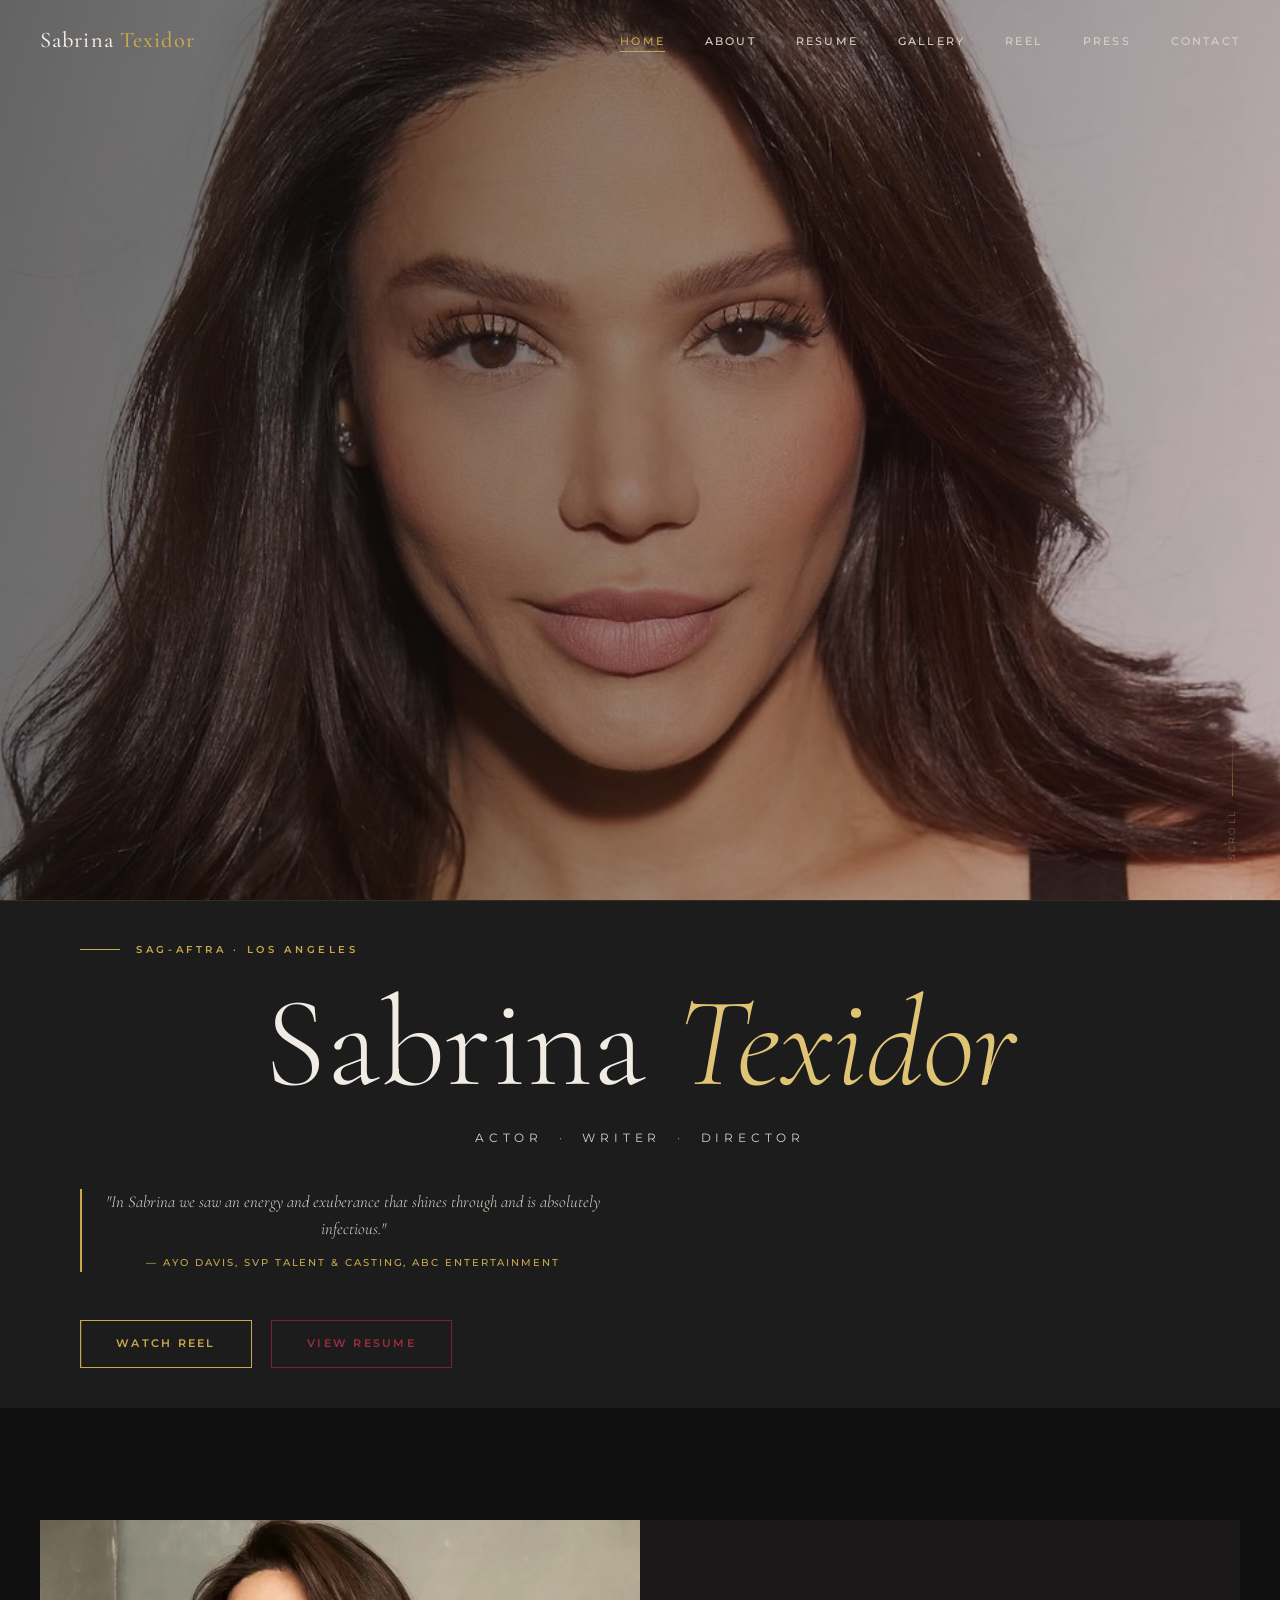
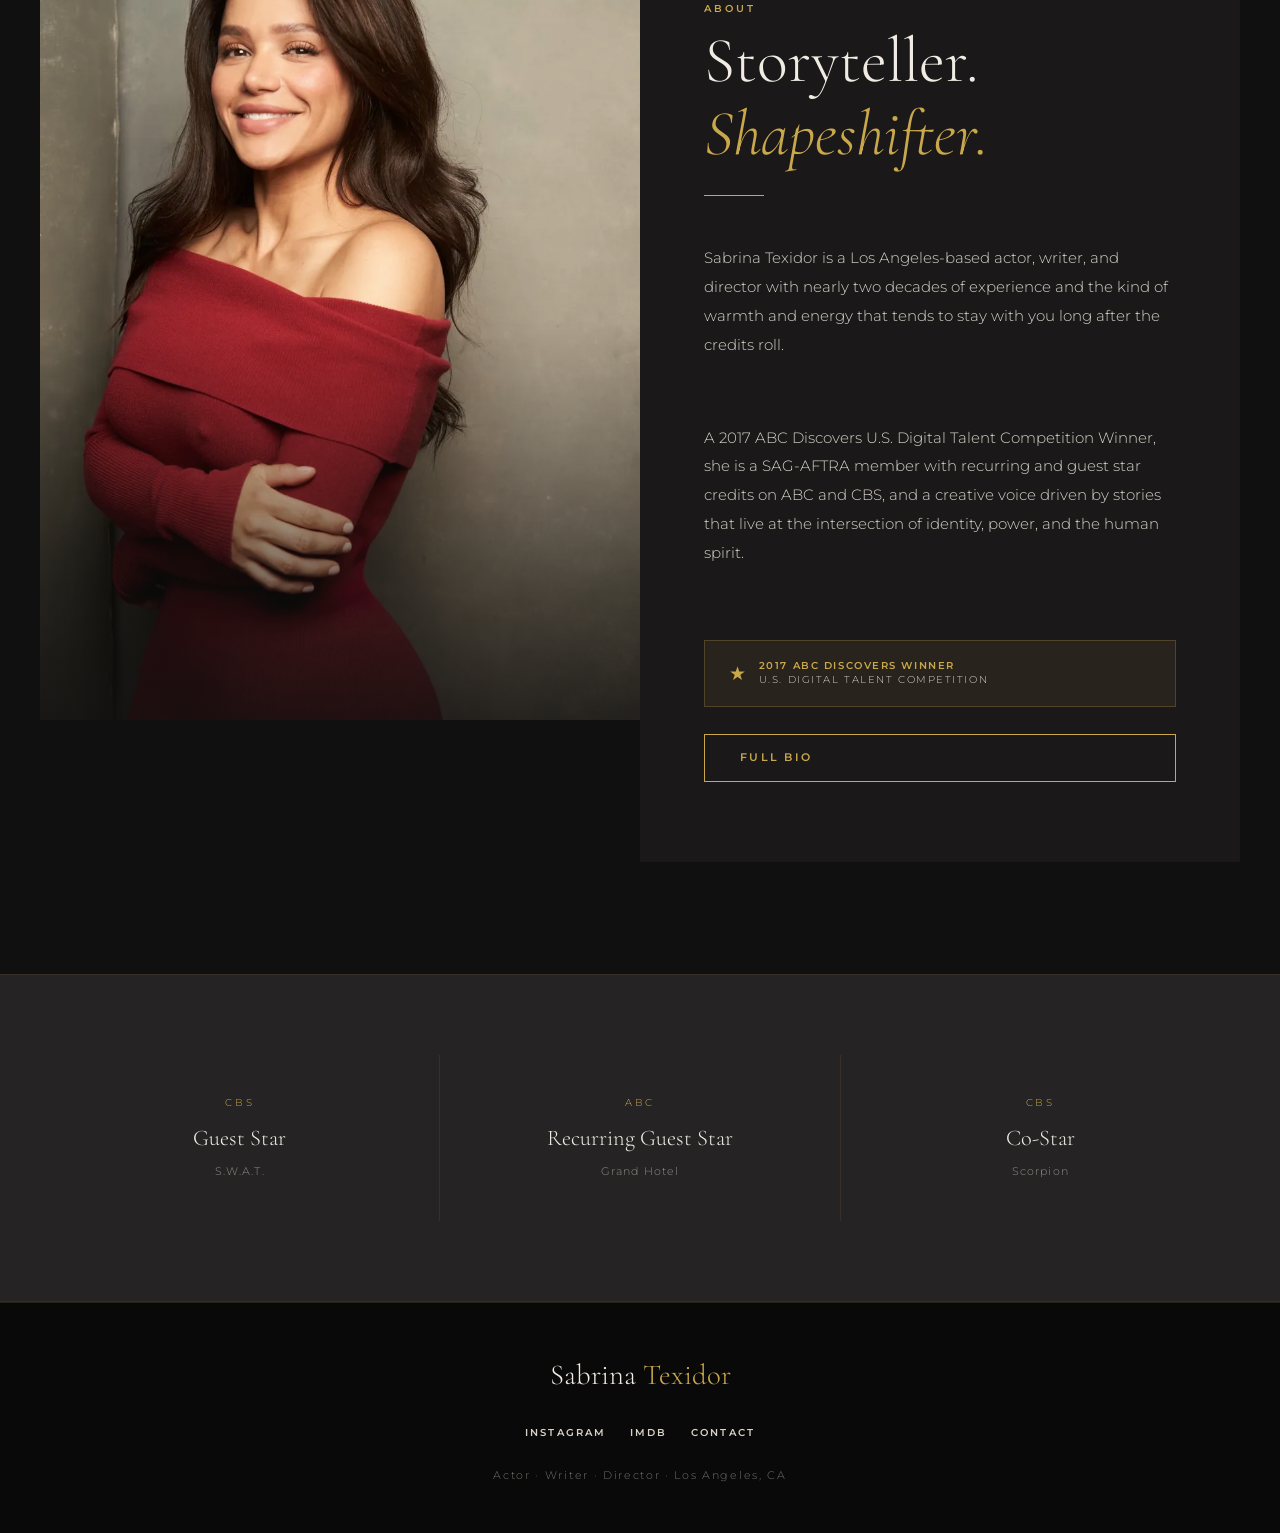
==== commit eee7ed8d: "Move name below hero image" ====
--- a/index.html
+++ b/index.html
@@ -43,6 +43,14 @@
       <img src="images/headshots/hero.jpg" alt="Sabrina Texidor" class="hero__bg-img" />
     </div>
     <div class="hero__overlay"></div>
+    <div class="hero__scroll">
+      <div class="hero__scroll-line"></div>
+      <span>Scroll</span>
+    </div>
+  </section>
+
+  <!-- HERO NAMEPLATE -->
+  <div class="hero-nameplate">
     <div class="hero__content" style="text-align: center">
       <div class="hero__eyebrow reveal">
         <div class="hero__eyebrow-line"></div>
@@ -63,11 +71,7 @@
         <a href="resume.html" class="btn btn--wine"><span>View Resume</span></a>
       </div>
     </div>
-    <div class="hero__scroll">
-      <div class="hero__scroll-line"></div>
-      <span>Scroll</span>
-    </div>
-  </section>
+  </div>
 
   <!-- FEATURED -->
   <section class="featured">
--- a/css/style.css
+++ b/css/style.css
@@ -1530,3 +1530,15 @@
 .filmstrip-wrap .frame { flex-shrink: 0; width: 100%; height: 110px; margin: 3px 0; overflow: hidden; position: relative; background: #2a2a2a; }
 .filmstrip-wrap .frame img { width: 100%; height: 100%; object-fit: cover; object-position: top; }
 .filmstrip-wrap::after { content: ''; position: absolute; top: 0; bottom: 0; right: 0; width: 1px; background: linear-gradient(to bottom, transparent, rgba(184,149,42,0.4), transparent); z-index: 6; }
+
+/* ── HERO NAMEPLATE ── */
+.hero-nameplate {
+  background: #1c1c1c;
+  padding: 2.5rem 2rem;
+  text-align: center;
+  display: flex;
+  flex-direction: column;
+  align-items: center;
+  gap: 1rem;
+  border-top: 1px solid rgba(184,149,42,0.15);
+}
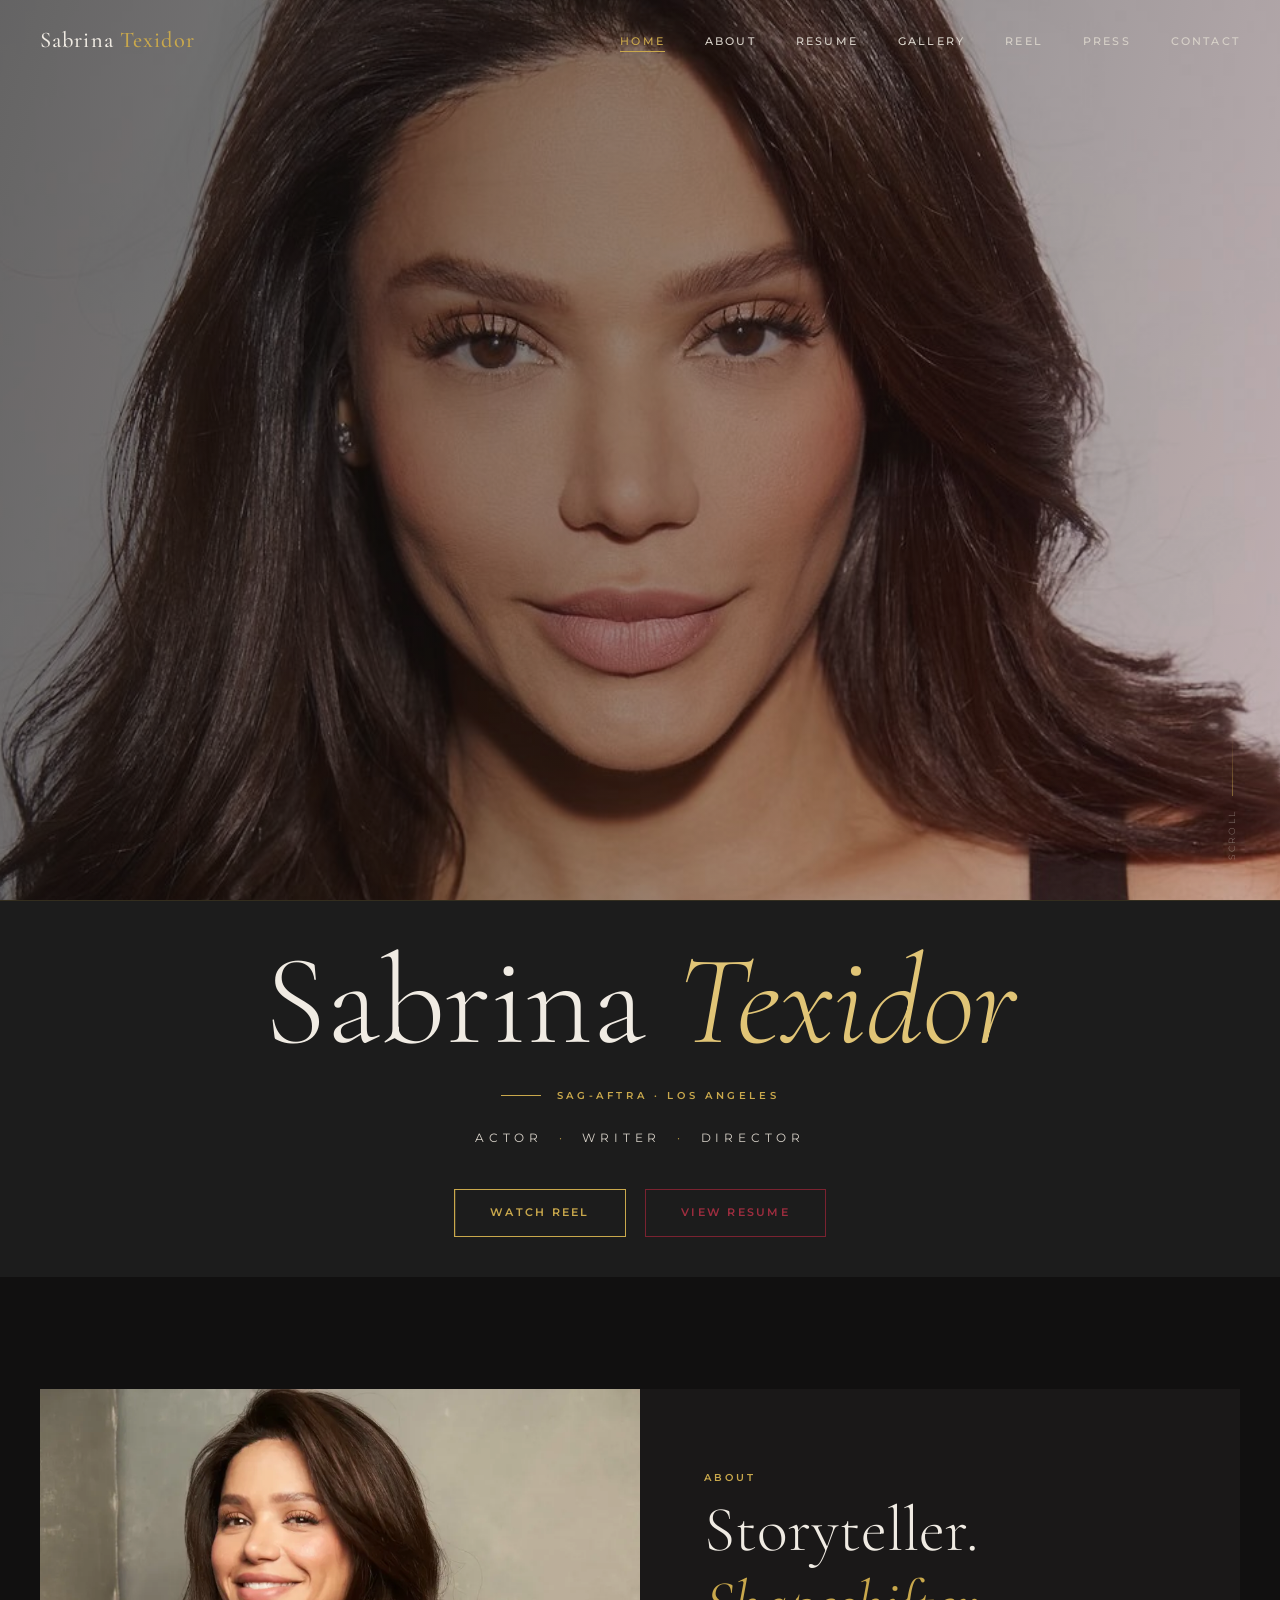
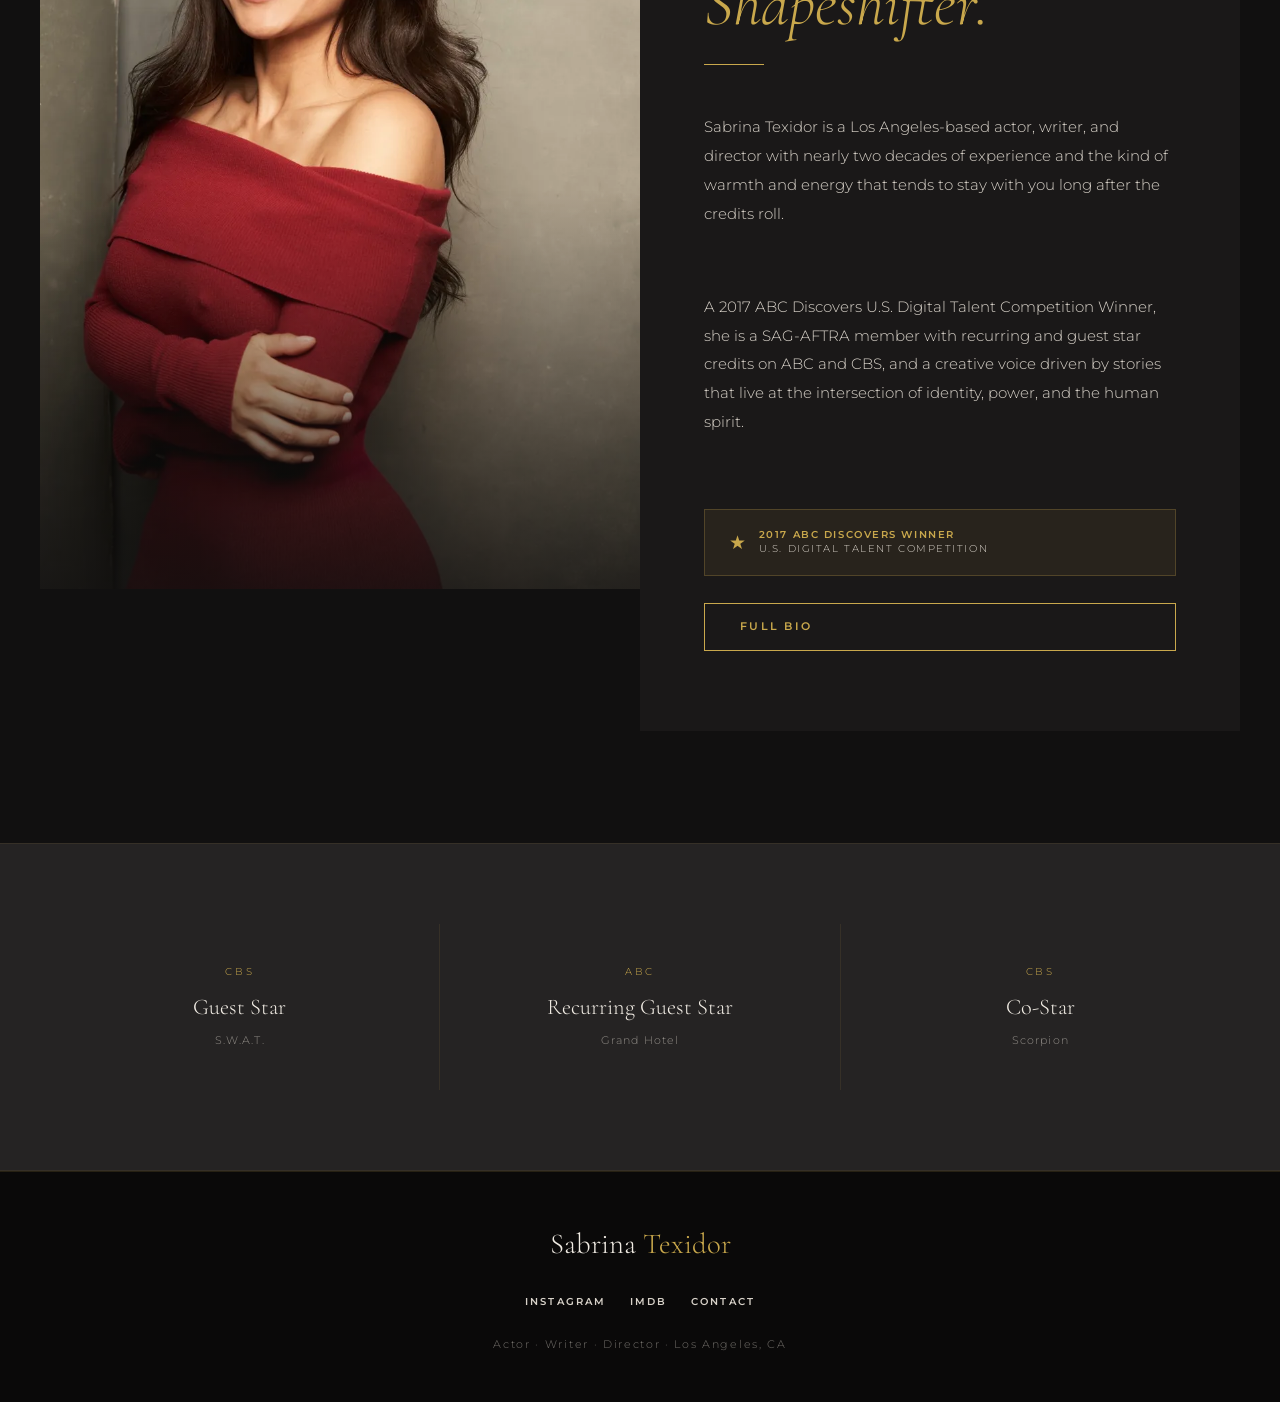
==== commit bdd6eaba: "Reorder nameplate, remove quote, center CTAs" ====
--- a/index.html
+++ b/index.html
@@ -52,21 +52,17 @@
   <!-- HERO NAMEPLATE -->
   <div class="hero-nameplate">
     <div class="hero__content" style="text-align: center">
-      <div class="hero__eyebrow reveal">
+      <h1 class="hero__name reveal">
+        Sabrina <em>Texidor</em>
+      </h1>
+      <div class="hero__eyebrow reveal reveal-delay-1">
         <div class="hero__eyebrow-line"></div>
         <span class="hero__eyebrow-text">SAG-AFTRA · Los Angeles</span>
       </div>
-      <h1 class="hero__name reveal reveal-delay-1">
-        Sabrina <em>Texidor</em>
-      </h1>
       <p class="hero__tagline reveal reveal-delay-2">
         Actor <span>·</span> Writer <span>·</span> Director
       </p>
-      <blockquote class="hero__quote reveal reveal-delay-3">
-        <p>"In Sabrina we saw an energy and exuberance that shines through and is absolutely infectious."</p>
-        <cite>— Ayo Davis, SVP Talent &amp; Casting, ABC Entertainment</cite>
-      </blockquote>
-      <div class="hero__cta reveal reveal-delay-4">
+      <div class="hero__cta reveal reveal-delay-3">
         <a href="reel.html" class="btn"><span>Watch Reel</span></a>
         <a href="resume.html" class="btn btn--wine"><span>View Resume</span></a>
       </div>
--- a/css/style.css
+++ b/css/style.css
@@ -419,6 +419,8 @@
 .hero__eyebrow {
   display: flex;
   align-items: center;
+  justify-content: center;
+  text-align: center;
   gap: 1rem;
   margin-bottom: 1.5rem;
 }
@@ -498,6 +500,7 @@
   display: flex;
   gap: 1.2rem;
   flex-wrap: wrap;
+  justify-content: center;
 }
 
 .hero__scroll {
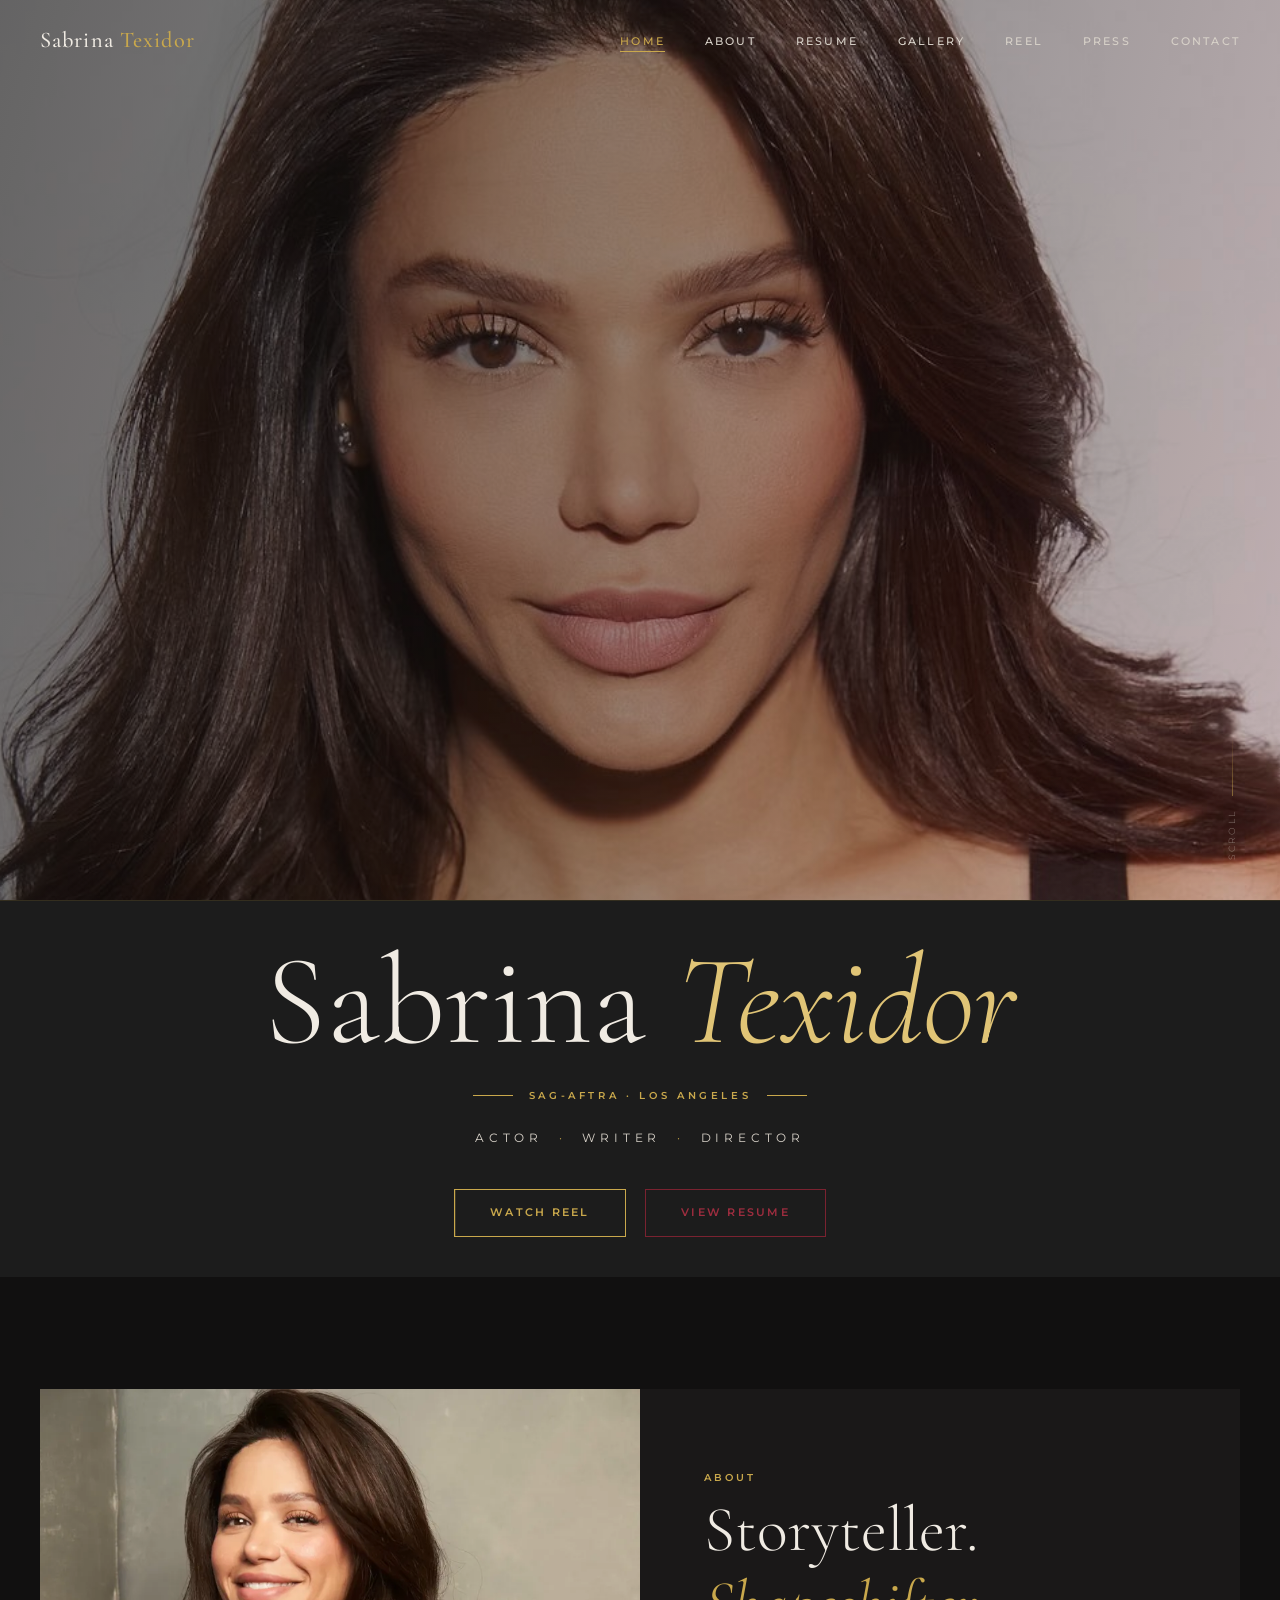
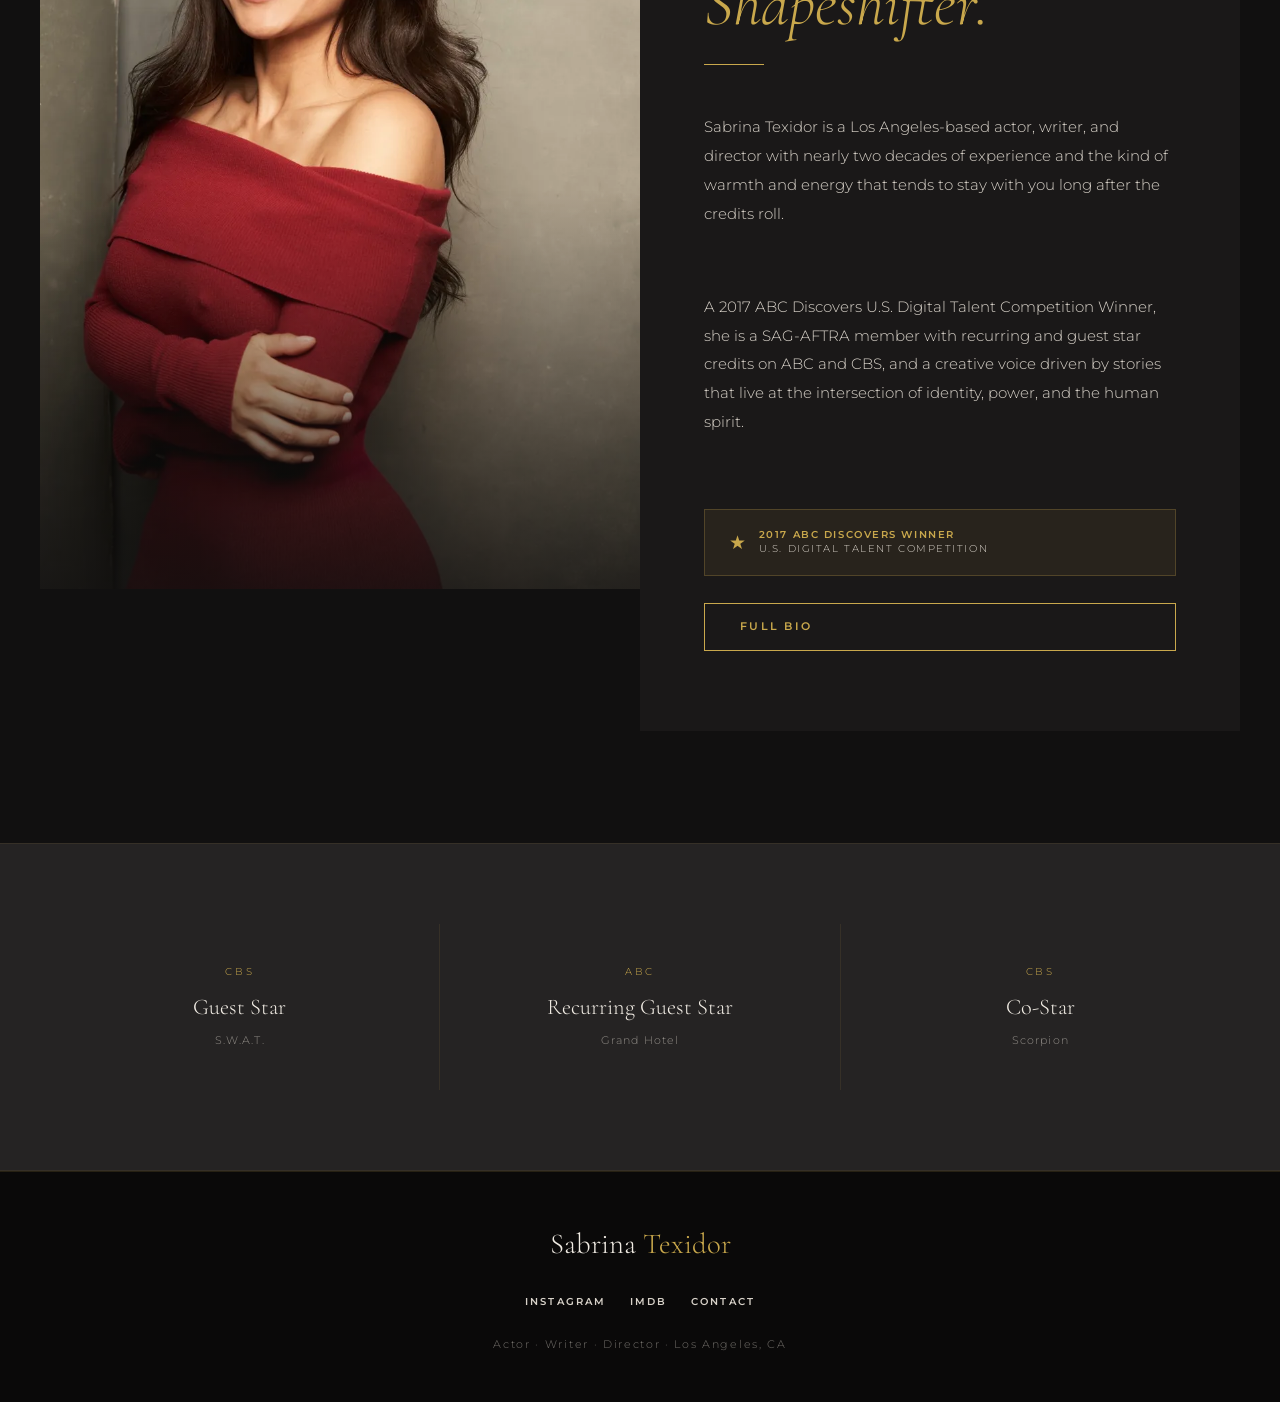
==== commit cd4e79f6: "Add eyebrow lines, animate name" ====
--- a/index.html
+++ b/index.html
@@ -58,6 +58,7 @@
       <div class="hero__eyebrow reveal reveal-delay-1">
         <div class="hero__eyebrow-line"></div>
         <span class="hero__eyebrow-text">SAG-AFTRA · Los Angeles</span>
+        <div class="hero__eyebrow-line"></div>
       </div>
       <p class="hero__tagline reveal reveal-delay-2">
         Actor <span>·</span> Writer <span>·</span> Director
--- a/css/style.css
+++ b/css/style.css
@@ -448,6 +448,7 @@
   margin-bottom: 1.5rem;
   white-space: nowrap;
   text-align: center;
+  animation: nameSlideIn 1.2s cubic-bezier(0.22, 1, 0.36, 1) both;
 }
 
 .hero__name em {
@@ -1545,3 +1546,8 @@
   gap: 1rem;
   border-top: 1px solid rgba(184,149,42,0.15);
 }
+
+@keyframes nameSlideIn {
+  0% { opacity: 0; transform: translateY(40px); }
+  100% { opacity: 1; transform: translateY(0); }
+}
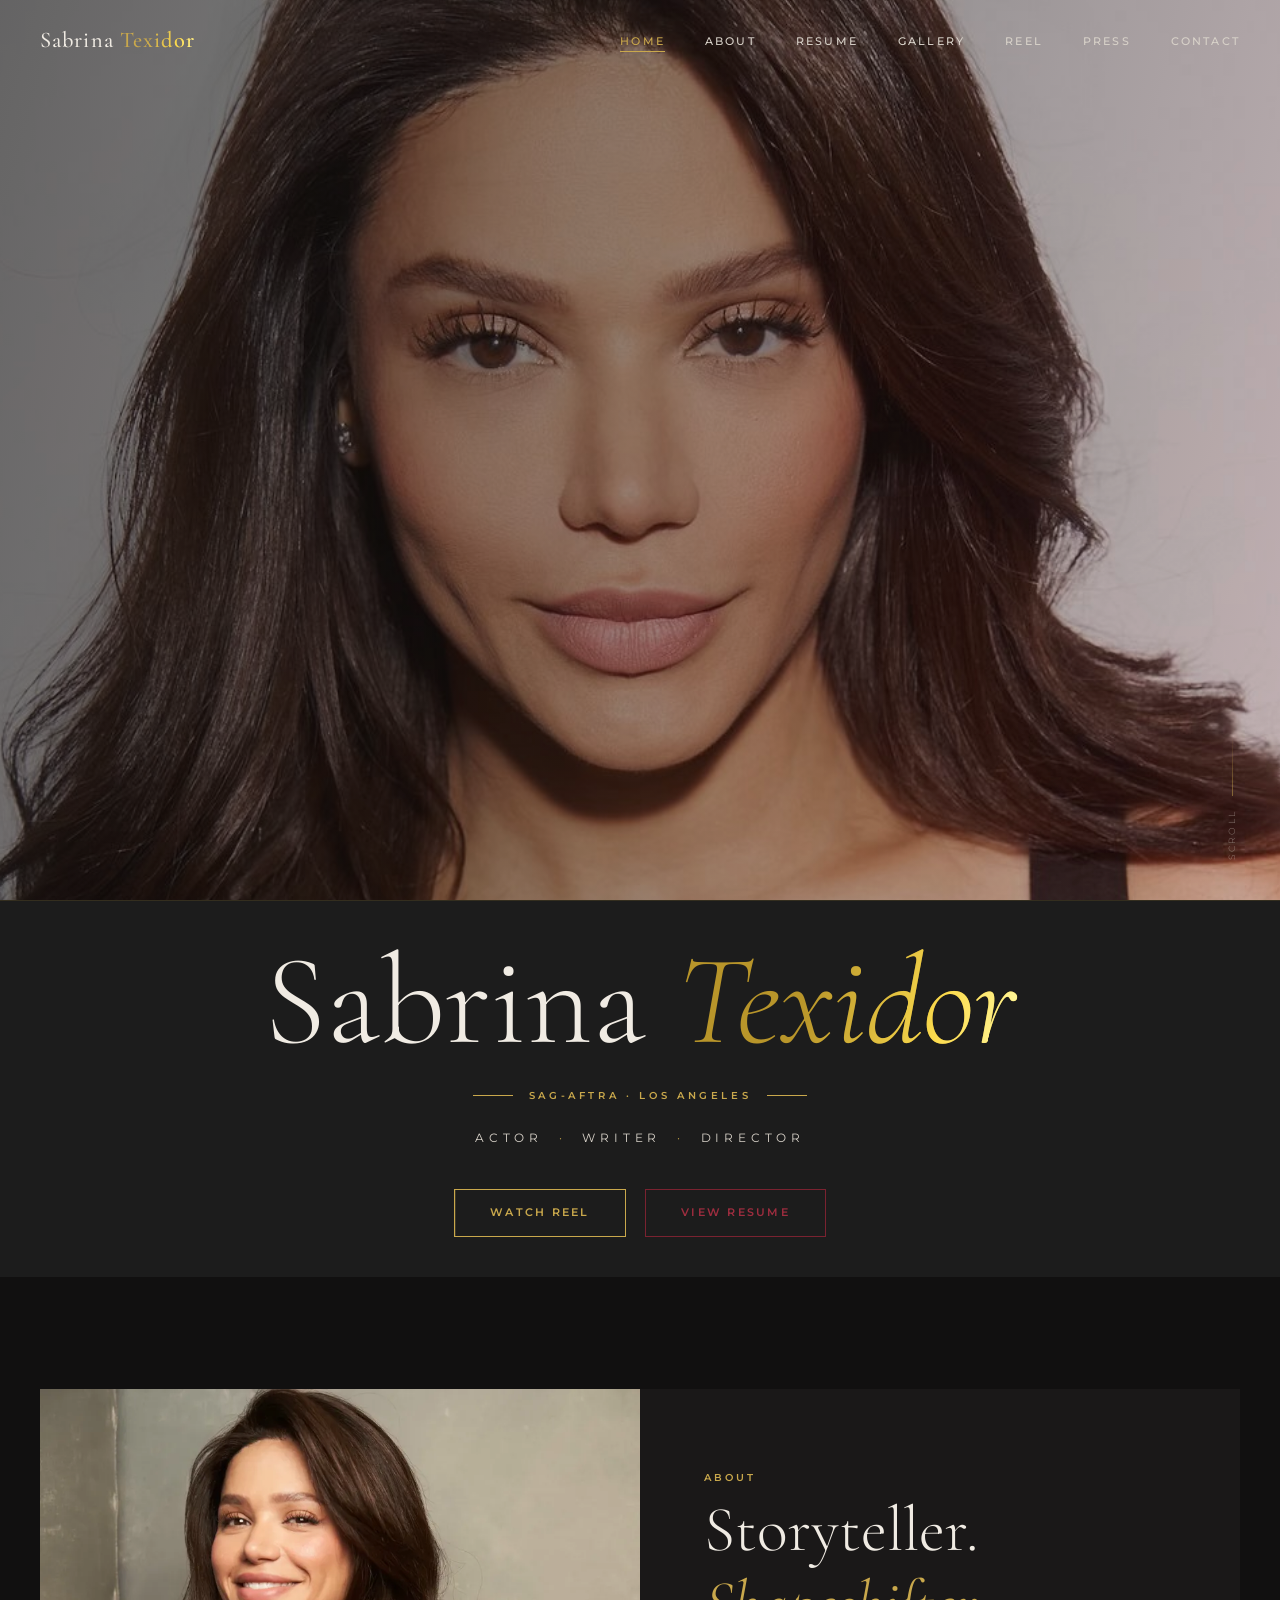
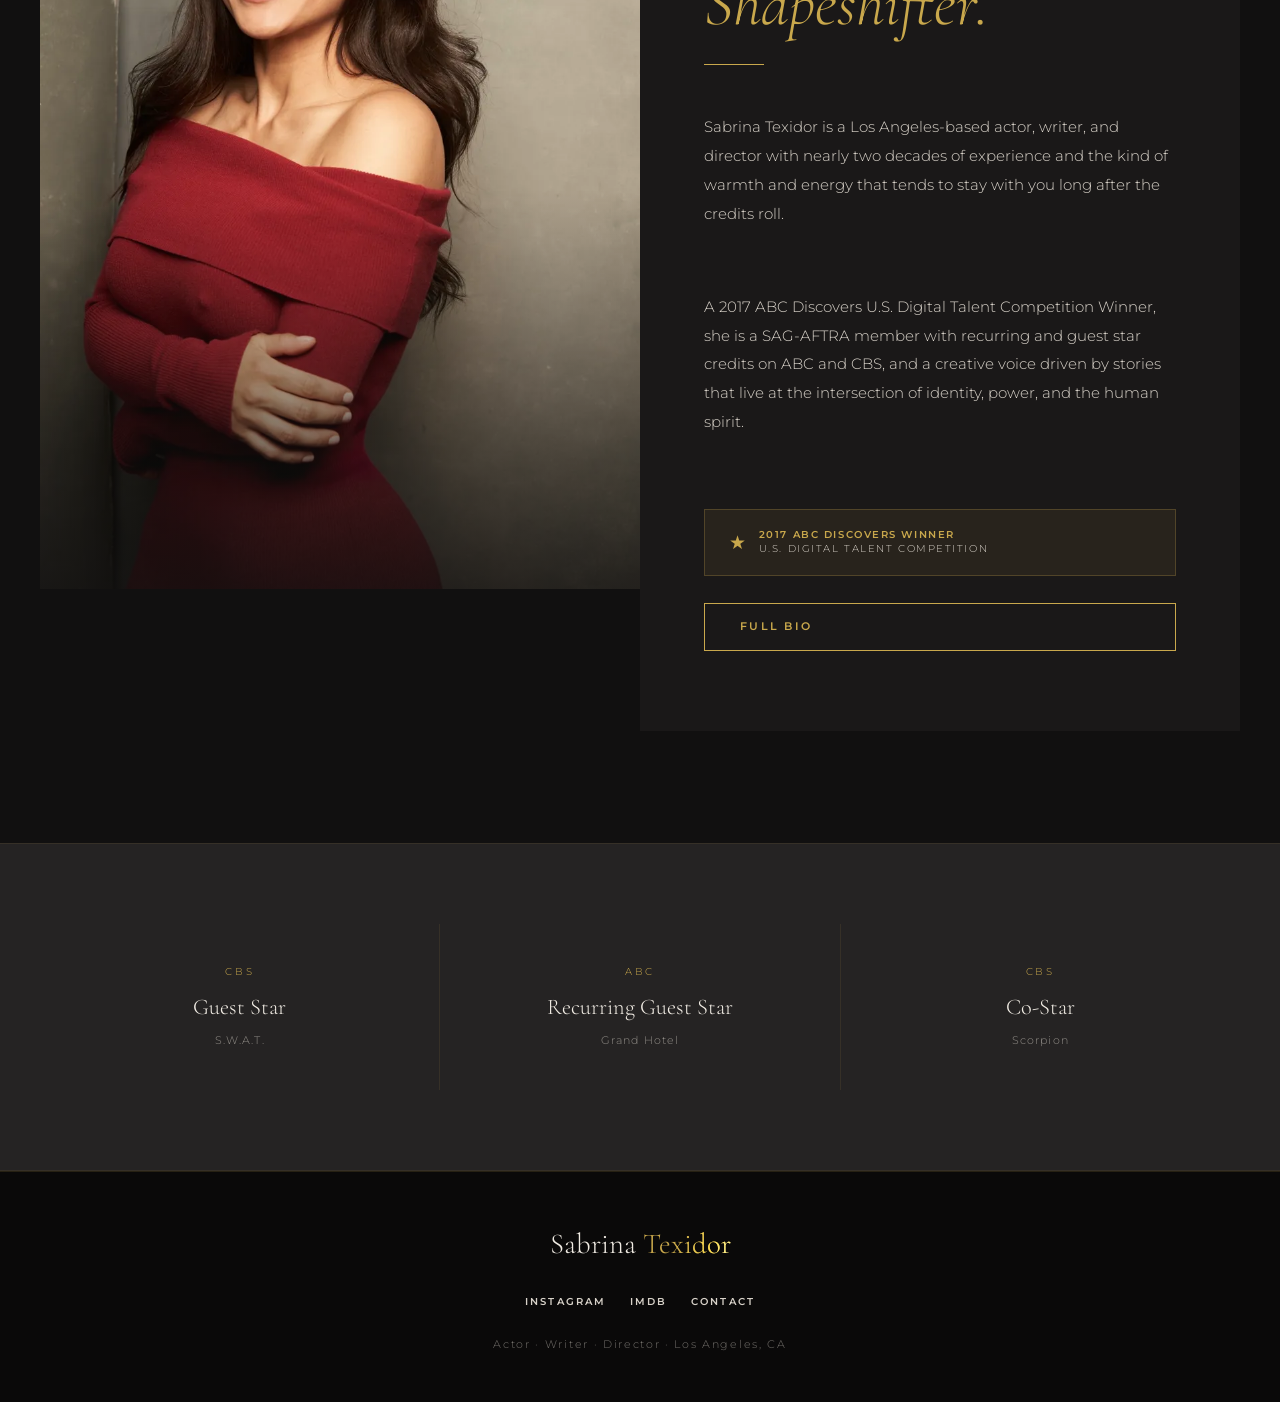
==== commit c134c52f: "Gold sparkle on all yellow text sitewide" ====
--- a/index.html
+++ b/index.html
@@ -11,7 +11,7 @@
 
   <!-- NAVIGATION -->
   <nav class="nav" id="mainNav">
-    <a href="index.html" class="nav__logo">Sabrina <span>Texidor</span></a>
+    <a href="index.html" class="nav__logo">Sabrina <span data-text="Texidor">Texidor</span></a>
     <ul class="nav__links">
       <li><a href="index.html">Home</a></li>
       <li><a href="about.html">About</a></li>
@@ -53,7 +53,7 @@
   <div class="hero-nameplate">
     <div class="hero__content" style="text-align: center">
       <h1 class="hero__name reveal">
-        Sabrina <em>Texidor</em>
+        Sabrina <em data-text="Texidor">Texidor</em>
       </h1>
       <div class="hero__eyebrow reveal reveal-delay-1">
         <div class="hero__eyebrow-line"></div>
@@ -123,7 +123,7 @@
 
   <!-- FOOTER -->
   <footer>
-    <div class="footer-logo">Sabrina <span>Texidor</span></div>
+    <div class="footer-logo">Sabrina <span data-text="Texidor">Texidor</span></div>
     <div class="footer-social">
       <a href="https://www.instagram.com/sabrinatexidor" target="_blank" rel="noopener">Instagram</a>
       <a href="https://www.imdb.com/name/nm5938109/" target="_blank" rel="noopener">IMDb</a>
--- a/css/style.css
+++ b/css/style.css
@@ -67,6 +67,8 @@
 .section-title em {
   font-style: italic;
   color: var(--gold);
+  position: relative;
+  display: inline-block;
 }
 
 /* ── UTILITY ── */
@@ -155,7 +157,7 @@
   flex-shrink: 0;
 }
 
-.nav__logo span { color: var(--gold); }
+.nav__logo span { color: var(--gold); position: relative; display: inline-block; }
 
 .nav__links {
   display: flex;
@@ -317,7 +319,7 @@
   margin-bottom: 1rem;
 }
 
-footer .footer-logo span { color: var(--gold); }
+footer .footer-logo span { color: var(--gold); position: relative; display: inline-block; }
 
 footer p {
   font-size: 0.7rem;
@@ -453,7 +455,17 @@
 
 .hero__name em {
   font-style: italic;
-  color: var(--gold-light);
+  position: relative;
+  display: inline-block;
+  color: #b8952a;
+}
+
+
+@keyframes goldSparkle {
+  0%   { background-position: -200% center; opacity: 0; }
+  20%  { opacity: 1; }
+  80%  { opacity: 1; }
+  100% { background-position: 200% center; opacity: 0; }
 }
 
 .hero__tagline {
@@ -1551,3 +1563,33 @@
   0% { opacity: 0; transform: translateY(40px); }
   100% { opacity: 1; transform: translateY(0); }
 }
+
+/* ── GLOBAL GOLD SHIMMER ── */
+.hero__name em,
+.nav__logo span,
+.footer-logo span,
+[style*="color: #b8952a"],
+[style*="color: #C9A84C"] {
+  position: relative;
+}
+
+.hero__name em::after,
+.nav__logo span::after,
+.footer-logo span::after {
+  content: attr(data-text);
+  position: absolute;
+  inset: 0;
+  background: linear-gradient(
+    105deg,
+    transparent 20%,
+    rgba(255, 223, 80, 0.95) 40%,
+    rgba(255, 245, 150, 1) 50%,
+    rgba(255, 223, 80, 0.95) 60%,
+    transparent 80%
+  );
+  background-size: 200% 100%;
+  -webkit-background-clip: text;
+  -webkit-text-fill-color: transparent;
+  background-clip: text;
+  animation: goldSparkle 2.5s ease-in-out infinite;
+}
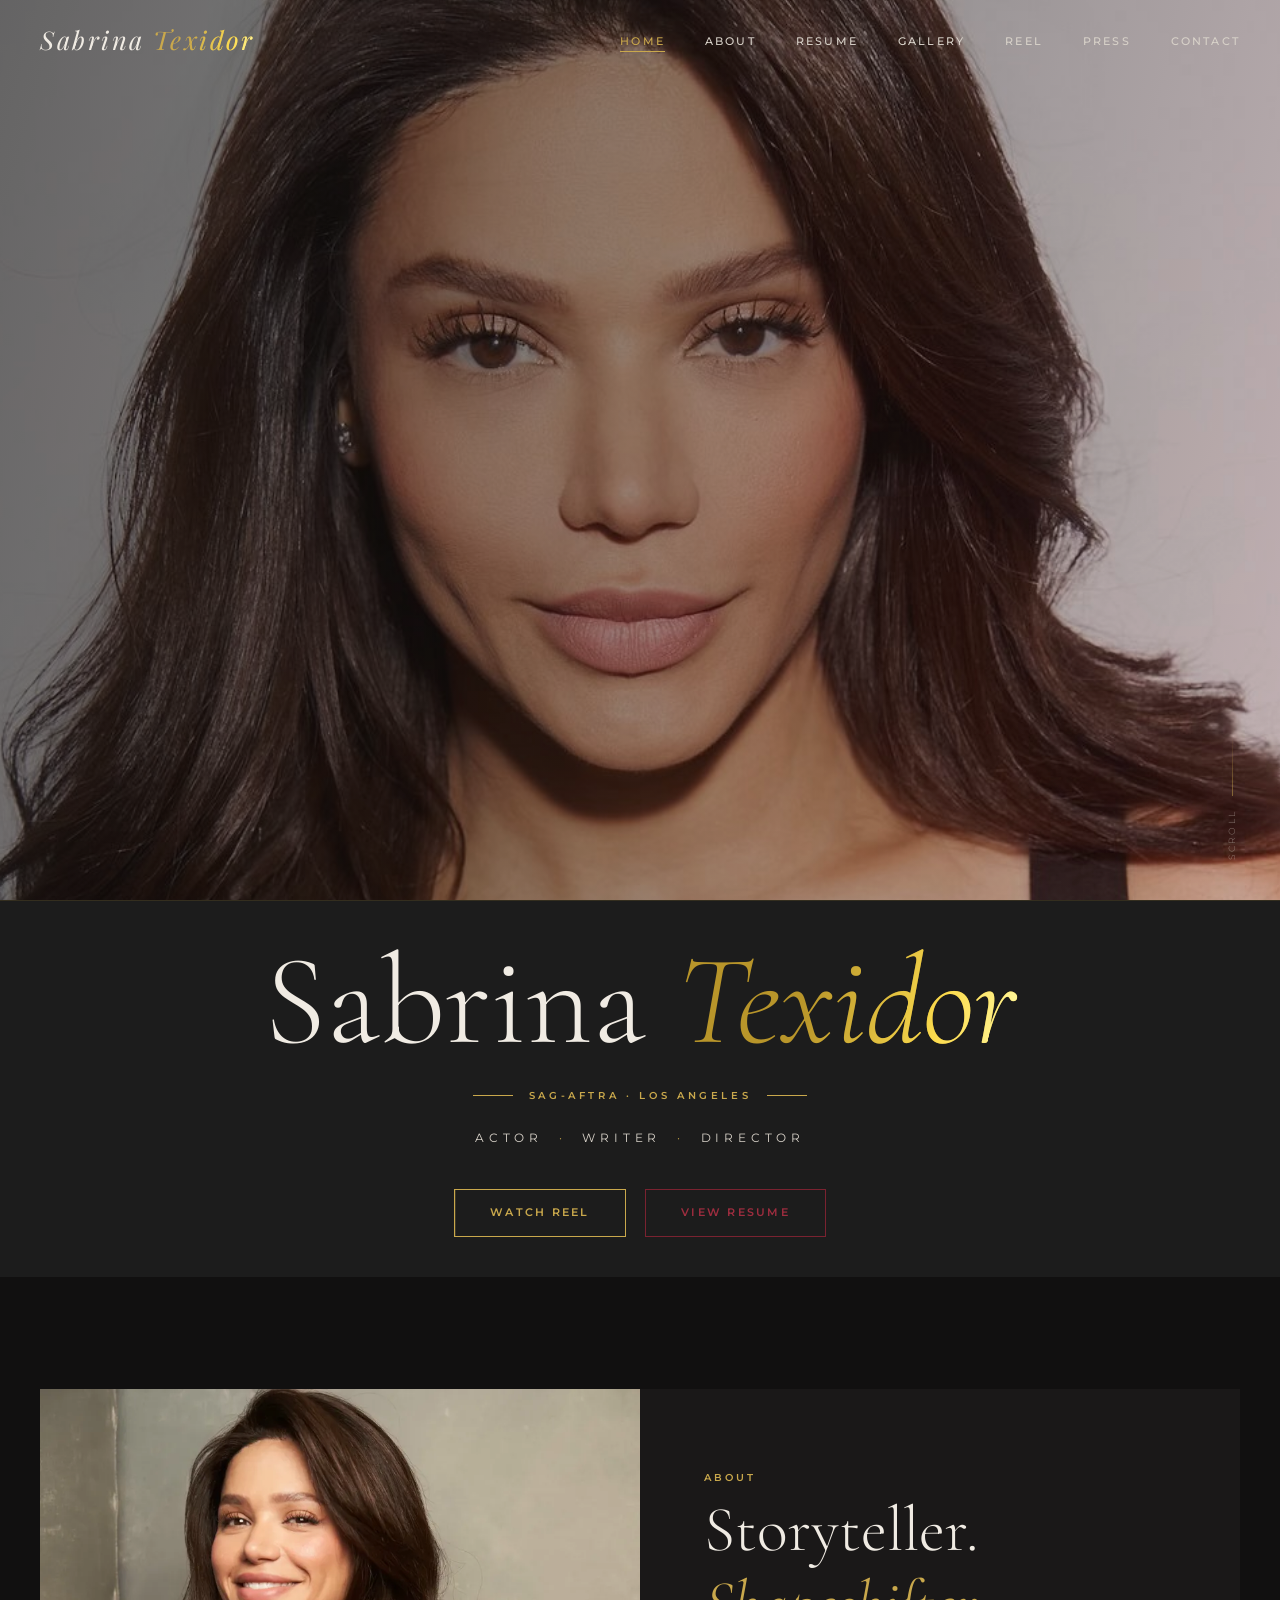
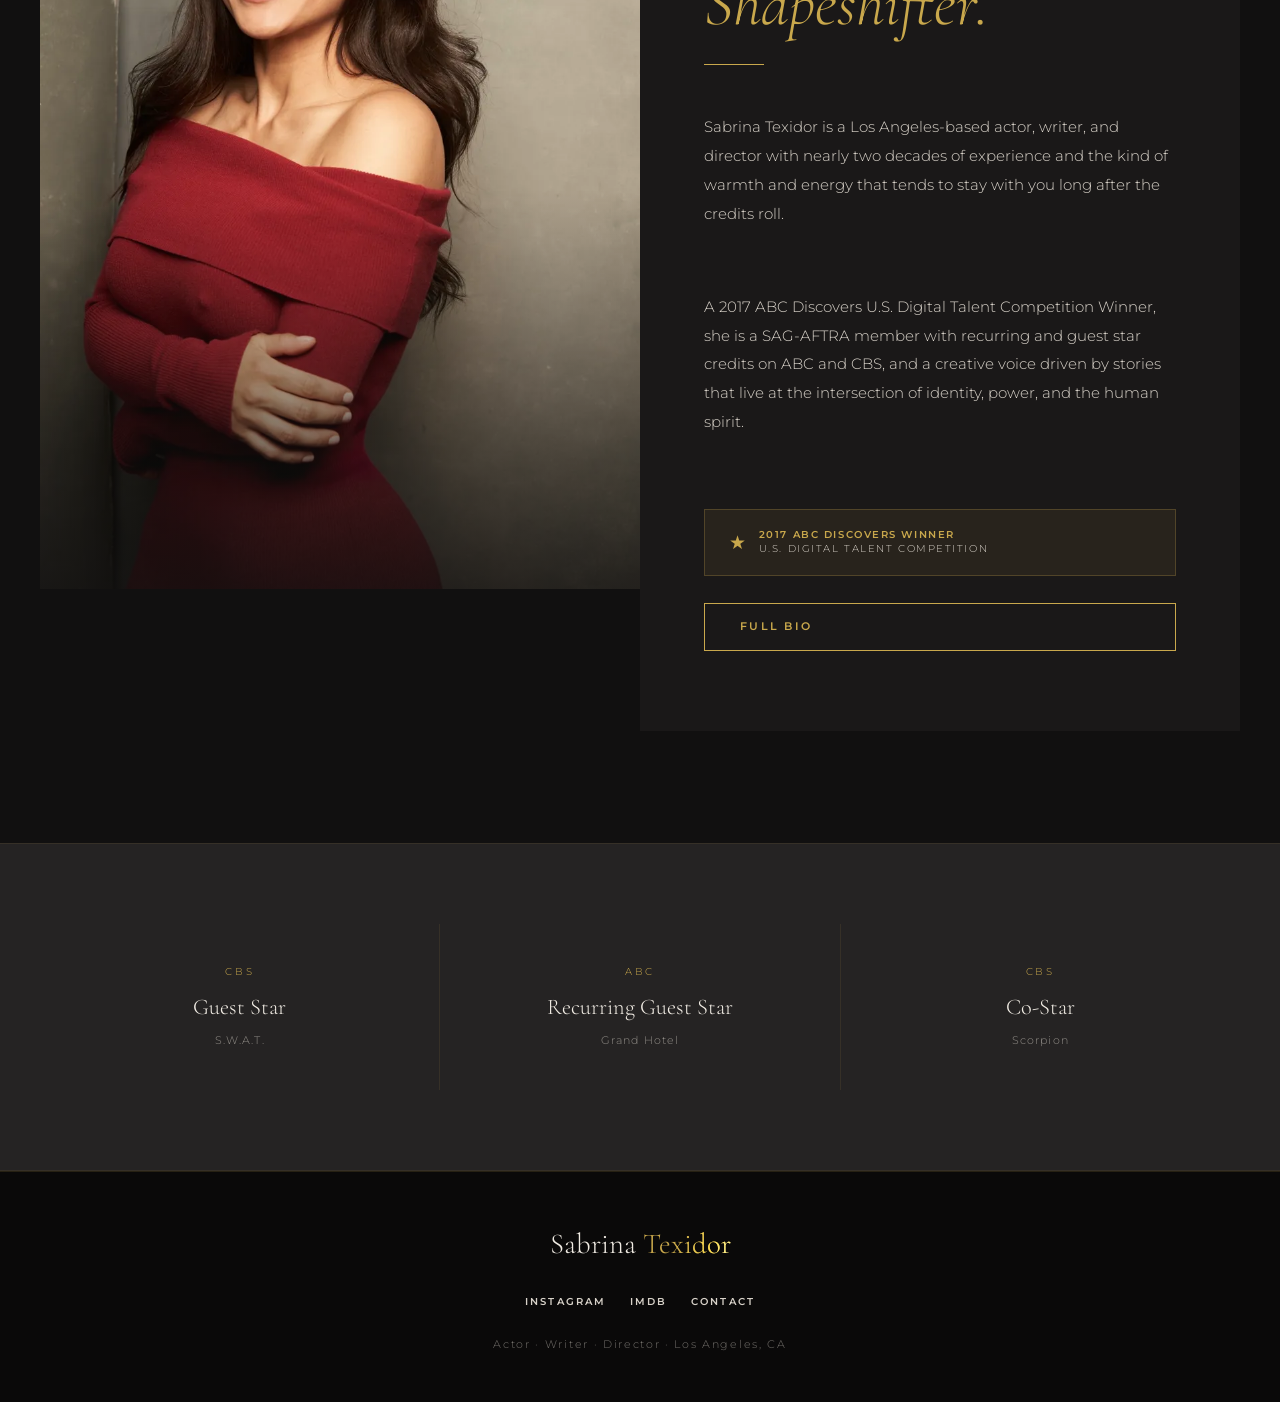
==== commit 1d70b014: "Upgrade nav logo font to Playfair Display" ====
--- a/index.html
+++ b/index.html
@@ -5,6 +5,7 @@
   <meta name="viewport" content="width=device-width, initial-scale=1.0" />
   <title>Sabrina Texidor — Actor · Writer · Director</title>
   <meta name="description" content="Sabrina Texidor is a Los Angeles-based actor, writer, and director. SAG-AFTRA member. ABC Discovers Winner. Seen on CBS, ABC, and more." />
+  <link href="https://fonts.googleapis.com/css2?family=Cormorant+Garamond:ital,wght@0,300;0,400;0,600;1,300;1,400;1,600&family=Montserrat:wght@300;400;500&family=Playfair+Display:ital,wght@0,400;0,700;1,400;1,700&display=swap" rel="stylesheet">
   <link rel="stylesheet" href="css/style.css" />
 </head>
 <body>
--- a/css/style.css
+++ b/css/style.css
@@ -149,10 +149,11 @@
 }
 
 .nav__logo {
-  font-family: var(--font-serif);
-  font-size: 1.4rem;
-  font-weight: 500;
-  letter-spacing: 0.05em;
+  font-family: 'Playfair Display', serif;
+  font-size: 1.6rem;
+  font-style: italic;
+  letter-spacing: 0.1em;
+  font-weight: 400;
   color: var(--cream);
   flex-shrink: 0;
 }
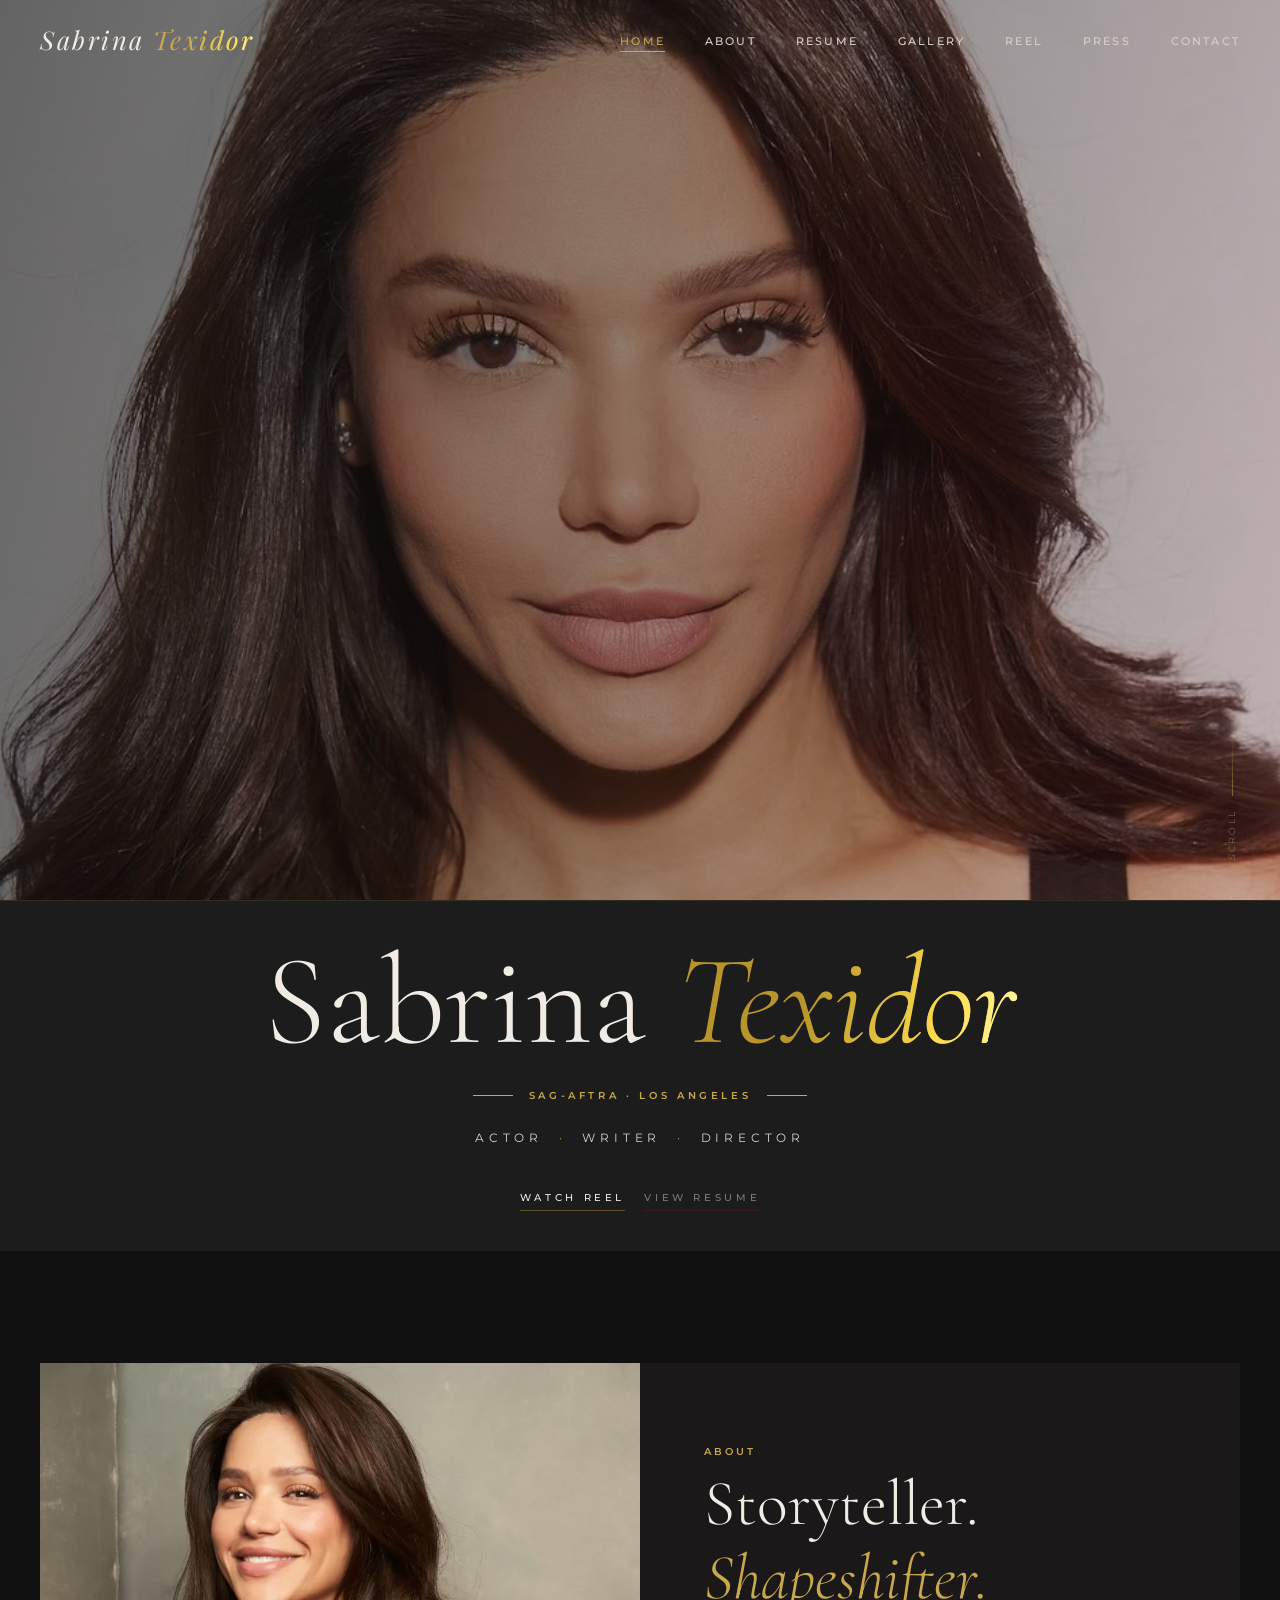
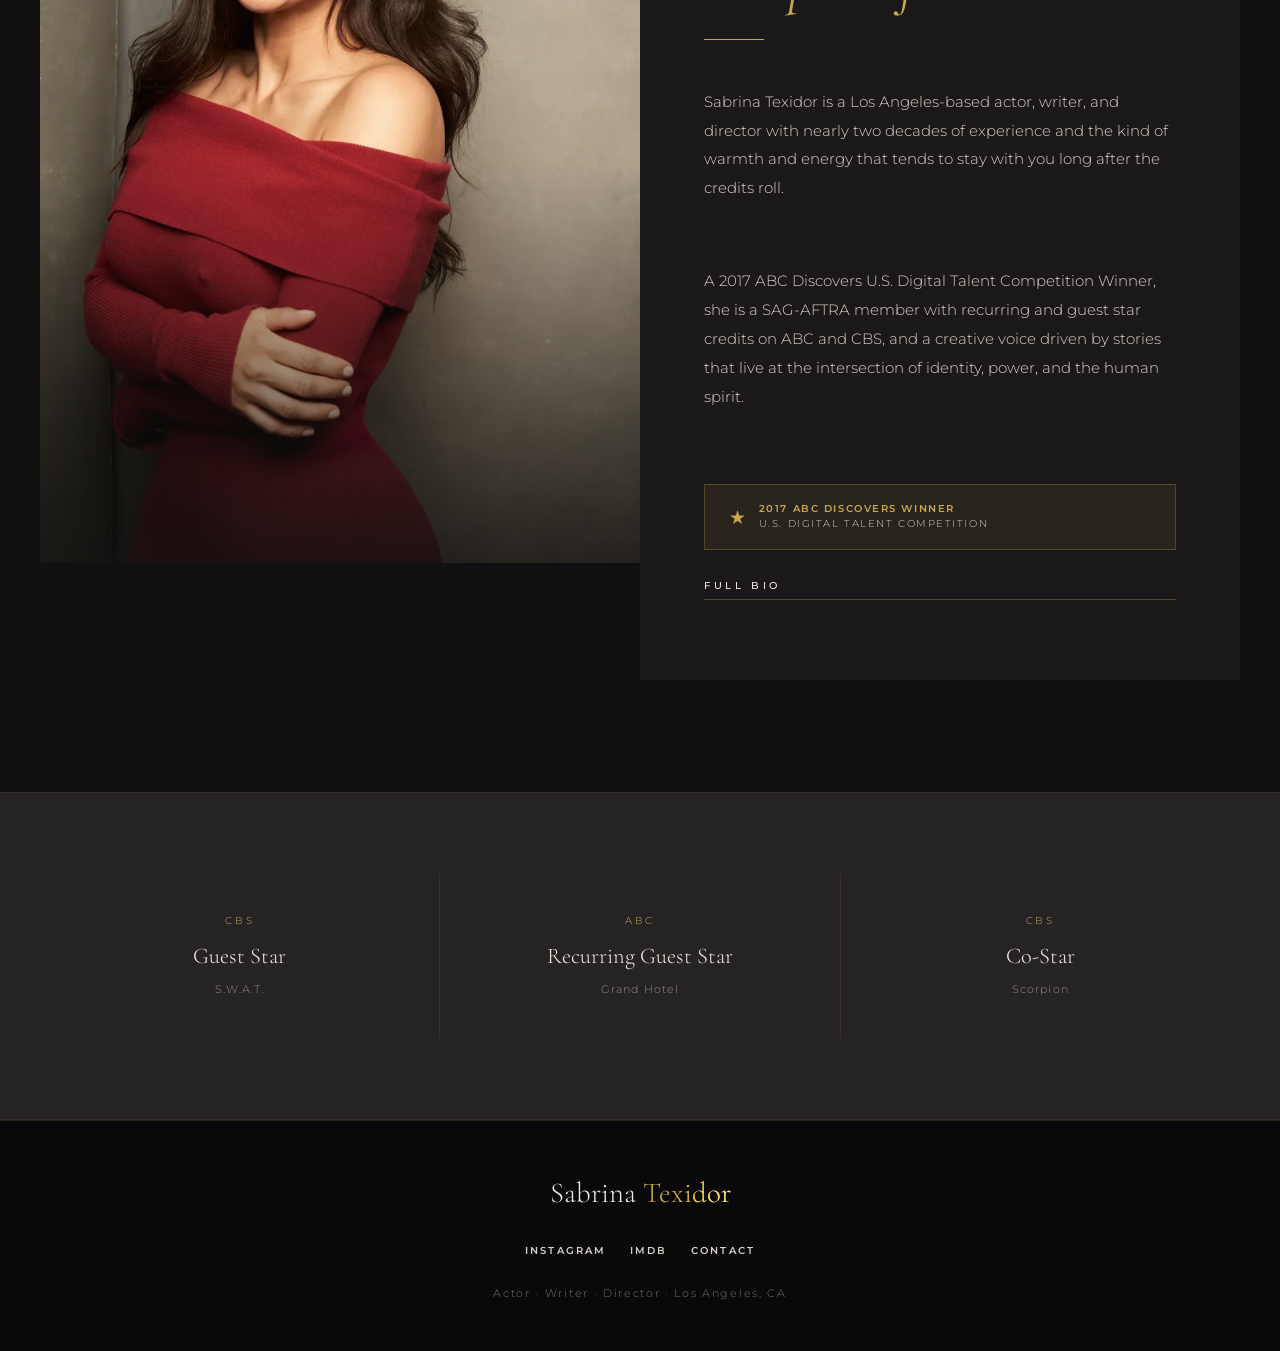
==== commit d94a1f7f: "Modern text buttons and scroll reveal animations" ====
--- a/index.html
+++ b/index.html
@@ -74,15 +74,15 @@
   <!-- FEATURED -->
   <section class="featured">
     <div class="featured__grid">
-      <div class="featured__image reveal">
+      <div class="featured__image reveal reveal-delay-1">
         <img src="images/headshots/home-featured.jpg" alt="Sabrina Texidor" style="width:100%;height:100%;object-fit:cover;object-position:top;" />
         <div class="featured__image-overlay"></div>
       </div>
       <div class="featured__text">
         <span class="section-label reveal">About</span>
-        <h2 class="section-title reveal reveal-delay-1">Storyteller.<br><em>Shapeshifter.</em></h2>
+        <h2 class="section-title reveal reveal-delay-2">Storyteller.<br><em>Shapeshifter.</em></h2>
         <div class="divider reveal reveal-delay-2"></div>
-        <p class="reveal reveal-delay-2">
+        <p class="reveal reveal-delay-3">
           Sabrina Texidor is a Los Angeles-based actor, writer, and director with nearly two decades of experience and the kind of warmth and energy that tends to stay with you long after the credits roll.
         </p>
         <p class="reveal reveal-delay-3">
--- a/css/style.css
+++ b/css/style.css
@@ -89,44 +89,33 @@
 
 /* ── BUTTONS ── */
 .btn {
-  display: inline-flex;
-  align-items: center;
-  gap: 0.6rem;
-  padding: 0.85rem 2.2rem;
-  font-family: var(--font-sans);
-  font-size: 0.7rem;
-  font-weight: 600;
-  letter-spacing: 0.2em;
-  text-transform: uppercase;
-  border: 1px solid var(--gold);
-  color: var(--gold);
-  background: transparent;
-  cursor: pointer;
-  transition: var(--transition);
+  display: inline-block;
+  font-family: 'Montserrat', sans-serif;
+  font-size: 0.65rem;
+  font-weight: 500;
+  letter-spacing: 0.35em;
+  text-transform: uppercase;
+  color: var(--color-gold);
+  text-decoration: none;
+  padding: 0 0 4px 0;
+  border: none;
+  border-bottom: 1px solid rgba(184,149,42,0.4);
+  background: none;
   position: relative;
-  overflow: hidden;
-}
-
-.btn::before {
-  content: '';
-  position: absolute;
-  inset: 0;
-  background: var(--gold);
-  transform: translateX(-100%);
-  transition: var(--transition);
-  z-index: 0;
-}
-
-.btn:hover::before { transform: translateX(0); }
-.btn:hover { color: var(--charcoal); }
-.btn span, .btn svg { position: relative; z-index: 1; }
-
+  transition: border-color 0.3s ease, color 0.3s ease;
+}
+.btn:hover {
+  border-bottom-color: var(--color-gold);
+  color: #fff;
+}
 .btn--wine {
-  border-color: var(--wine);
-  color: var(--wine-light);
-}
-.btn--wine::before { background: var(--wine); }
-.btn--wine:hover { color: var(--cream); }
+  color: rgba(245,240,232,0.45);
+  border-bottom-color: rgba(107,26,42,0.4);
+}
+.btn--wine:hover {
+  color: var(--color-cream);
+  border-bottom-color: var(--color-burgundy);
+}
 
 /* ── NAVIGATION ── */
 .nav {
@@ -290,16 +279,14 @@
 
 /* ── SCROLL ANIMATION ── */
 .reveal {
-  opacity: 1;
-  transform:  translateY(0);
-  transition: opacity 0.7s ease, transform 0.7s ease;
-}
-
+  opacity: 0;
+  transform: translateY(30px);
+  transition: opacity 0.8s cubic-bezier(0.22, 1, 0.36, 1), transform 0.8s cubic-bezier(0.22, 1, 0.36, 1);
+}
 .reveal.visible {
   opacity: 1;
   transform: translateY(0);
 }
-
 .reveal-delay-1 { transition-delay: 0.1s; }
 .reveal-delay-2 { transition-delay: 0.2s; }
 .reveal-delay-3 { transition-delay: 0.3s; }
